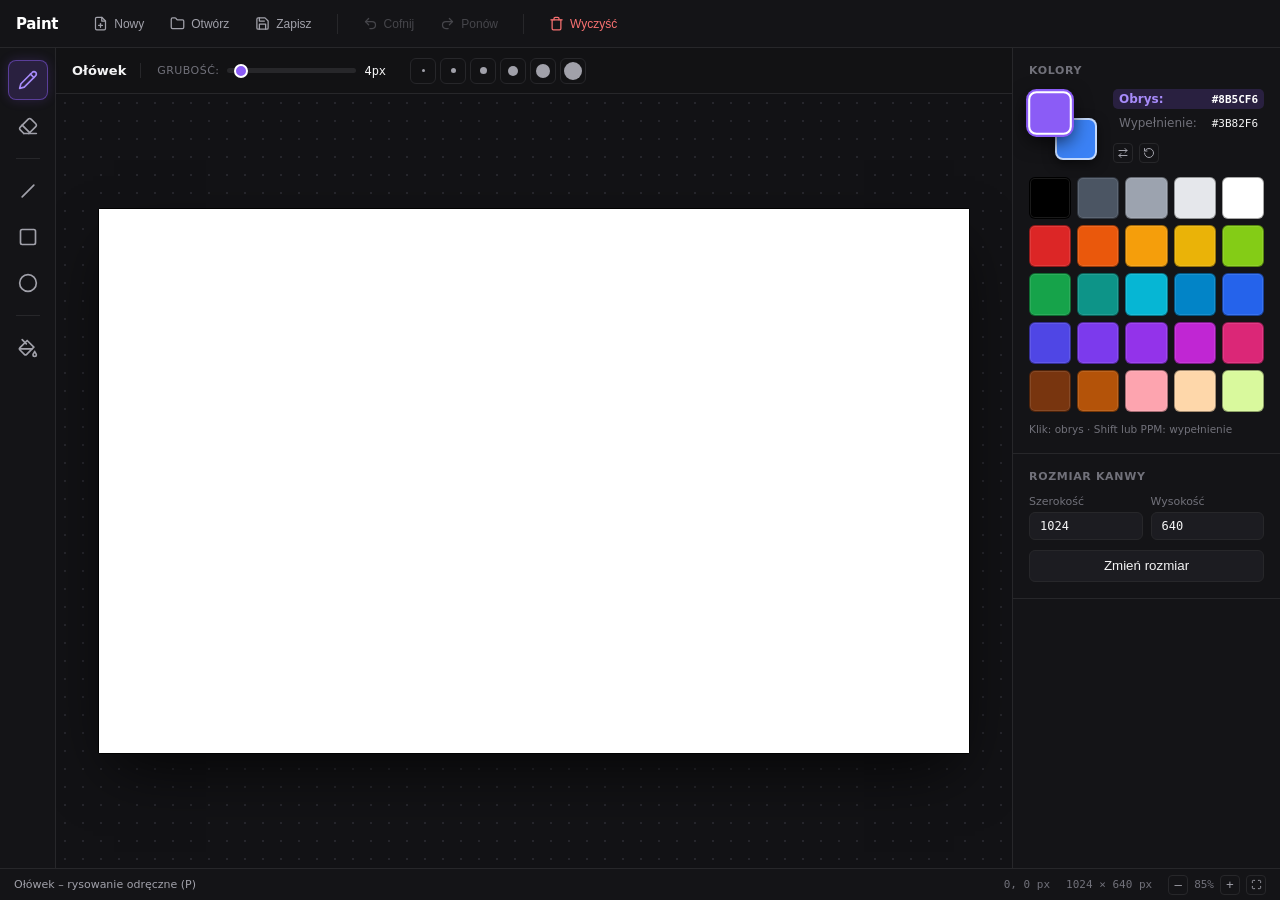
==== index.html @ 395514d6 "fix: aktualizacja tworzenia historii (zamast snapshotów, podejście różnicowe) oraz fix narzędzi." ====
<!DOCTYPE html>
<html lang="pl">
<head>
  <meta charset="UTF-8">
  <meta name="viewport" content="width=device-width, initial-scale=1.0">
  <title>Paint</title>
  <link rel="stylesheet" href="style.css">
</head>
<body>
  <div id="app">
    <!-- GÓRNY PASEK MENU (TOPBAR) -->
    <header class="topbar">
      <div class="brand">
        <span class="brand-title">Paint</span>
      </div>

      <div class="menu-group">
        <!-- Nowy dokument -->
        <button id="btn-new-file" class="btn-icon" title="Nowy czysty dokument">
          <svg width="15" height="15" viewBox="0 0 24 24" fill="none" stroke="currentColor" stroke-width="2" stroke-linecap="round" stroke-linejoin="round">
            <path d="M14 2H6a2 2 0 0 0-2 2v16a2 2 0 0 0 2 2h12a2 2 0 0 0 2-2V8z"/>
            <polyline points="14 2 14 8 20 8"/>
            <line x1="12" y1="18" x2="12" y2="12"/>
            <line x1="9" y1="15" x2="15" y2="15"/>
          </svg>
          Nowy
        </button>

        <!-- Otwórz obraz -->
        <button id="btn-open-file" class="btn-icon" title="Wczytaj obraz z dysku (Ctrl+O)">
          <svg width="15" height="15" viewBox="0 0 24 24" fill="none" stroke="currentColor" stroke-width="2" stroke-linecap="round" stroke-linejoin="round">
            <path d="M20 20a2 2 0 0 0 2-2V8a2 2 0 0 0-2-2h-7.9a2 2 0 0 1-1.69-.9L9.6 3.9A2 2 0 0 0 7.93 3H4a2 2 0 0 0-2 2v13a2 2 0 0 0 2 2Z"/>
          </svg>
          Otwórz
        </button>

        <!-- Zapisz obraz (modal z wyborem PNG/JPG, przezroczystości i jakości) -->
        <button id="btn-save-file" class="btn-icon" title="Zapisz obraz jako PNG lub JPG (Ctrl+S)">
          <svg width="15" height="15" viewBox="0 0 24 24" fill="none" stroke="currentColor" stroke-width="2" stroke-linecap="round" stroke-linejoin="round">
            <path d="M19 21H5a2 2 0 0 1-2-2V5a2 2 0 0 1 2-2h11l5 5v11a2 2 0 0 1-2 2z"/>
            <polyline points="17 21 17 13 7 13 7 21"/>
            <polyline points="7 3 7 8 15 8"/>
          </svg>
          Zapisz
        </button>
      </div>

      <div class="divider"></div>

      <!-- Historia: Cofnij / Ponów -->
      <div class="menu-group">
        <button id="btn-undo" class="btn-icon disabled" disabled title="Cofnij ostatnią operację (Ctrl+Z)">
          <svg width="15" height="15" viewBox="0 0 24 24" fill="none" stroke="currentColor" stroke-width="2" stroke-linecap="round" stroke-linejoin="round">
            <path d="M9 14 4 9l5-5"/>
            <path d="M4 9h10.5a5.5 5.5 0 0 1 5.5 5.5a5.5 5.5 0 0 1-5.5 5.5H11"/>
          </svg>
          Cofnij
        </button>

        <button id="btn-redo" class="btn-icon disabled" disabled title="Ponów cofniętą operację (Ctrl+Y)">
          <svg width="15" height="15" viewBox="0 0 24 24" fill="none" stroke="currentColor" stroke-width="2" stroke-linecap="round" stroke-linejoin="round">
            <path d="m15 14 5-5-5-5"/>
            <path d="M20 9H9.5A5.5 5.5 0 0 0 4 14.5A5.5 5.5 0 0 0 9.5 20H13"/>
          </svg>
          Ponów
        </button>
      </div>

      <div class="divider"></div>

      <!-- Przycisk Wyczyść -->
      <button id="btn-clear-canvas" class="btn-icon btn-clear" title="Wyczyść całe płótno do bieli">
        <svg width="15" height="15" viewBox="0 0 24 24" fill="none" stroke="currentColor" stroke-width="2" stroke-linecap="round" stroke-linejoin="round">
          <path d="M3 6h18"/>
          <path d="M19 6v14c0 1-1 2-2 2H7c-1 0-2-1-2-2V6"/>
          <path d="M8 6V4c0-1 1-2 2-2h4c1 0 2 1 2 2v2"/>
        </svg>
        Wyczyść
      </button>

    </header>

    <!-- GŁÓWNY UKŁAD: TOOLBAR + OBSZAR ROBOCZY + SIDEBAR -->
    <div class="main-layout">
      <!-- LEWY PIONOWY PASEK NARZĘDZI (TOOLBAR) -->
      <nav class="toolbar" aria-label="Narzędzia rysowania">
        <!-- Ołówek -->
        <button class="tool-btn active" data-tool="pencil" title="Ołówek – rysowanie odręczne (P)">
          <svg width="20" height="20" viewBox="0 0 24 24" fill="none" stroke="currentColor" stroke-width="2" stroke-linecap="round" stroke-linejoin="round">
            <path d="M17 3a2.85 2.83 0 1 1 4 4L7.5 20.5 2 22l1.5-5.5Z"/>
            <path d="m15 5 4 4"/>
          </svg>
        </button>

        <!-- Gumka -->
        <button class="tool-btn" data-tool="eraser" title="Gumka – zmazywanie do białego tła (E)">
          <svg width="20" height="20" viewBox="0 0 24 24" fill="none" stroke="currentColor" stroke-width="2" stroke-linecap="round" stroke-linejoin="round">
            <path d="m7 21-4.3-4.3c-1-1-1-2.5 0-3.4l9.6-9.6c1-1 2.5-1 3.4 0l5.6 5.6c1 1 1 2.5 0 3.4L13 21"/>
            <path d="M22 21H7"/>
            <path d="m5 11 9 9"/>
          </svg>
        </button>

        <div class="toolbar-separator"></div>

        <!-- Linia -->
        <button class="tool-btn" data-tool="line" title="Linia prosta – podgląd na żywo (L)">
          <svg width="20" height="20" viewBox="0 0 24 24" fill="none" stroke="currentColor" stroke-width="2" stroke-linecap="round" stroke-linejoin="round">
            <line x1="5" y1="19" x2="19" y2="5"/>
          </svg>
        </button>

        <!-- Prostokąt -->
        <button class="tool-btn" data-tool="rect" title="Prostokąt – podgląd na żywo (R)">
          <svg width="20" height="20" viewBox="0 0 24 24" fill="none" stroke="currentColor" stroke-width="2" stroke-linecap="round" stroke-linejoin="round">
            <rect width="18" height="18" x="3" y="3" rx="2"/>
          </svg>
        </button>

        <!-- Elipsa / Okrąg -->
        <button class="tool-btn" data-tool="ellipse" title="Elipsa / Okrąg – podgląd na żywo (O)">
          <svg width="20" height="20" viewBox="0 0 24 24" fill="none" stroke="currentColor" stroke-width="2" stroke-linecap="round" stroke-linejoin="round">
            <circle cx="12" cy="12" r="10"/>
          </svg>
        </button>

        <div class="toolbar-separator"></div>

        <!-- Wiadro z farbą -->
        <button class="tool-btn" data-tool="bucket" title="Wiadro z farbą – wypełnienie obszaru (B / G)">
          <svg width="20" height="20" viewBox="0 0 24 24" fill="none" stroke="currentColor" stroke-width="2" stroke-linecap="round" stroke-linejoin="round">
            <path d="m19 11-8-8-8.6 8.6a2 2 0 0 0 0 2.8l5.2 5.2c.8.8 2 .8 2.8 0L19 11Z"/>
            <path d="m5 2 5 5"/>
            <path d="M2 13h15"/>
            <path d="M22 20a2 2 0 1 1-4 0c0-1.6 1.7-2.4 2-4 .3 1.6 2 2.4 2 4Z"/>
          </svg>
        </button>
      </nav>

      <!-- CENTRALNY OBSZAR (PASEK OPCJI + KANWA) -->
      <main class="center-area">
        <!-- GÓRNY PASEK OPCJI NARZĘDZIA (TOOLOPTIONS) -->
        <div class="tool-options-bar">
          <div class="tool-options-title">
            <span id="active-tool-label">Ołówek</span>
          </div>

          <!-- Opcje: Ołówek -->
          <div id="opt-pencil" class="opt-section">
            <div class="control-group">
              <span class="control-label">Grubość:</span>
              <input type="range" id="pencil-width-slider" min="1" max="50" value="4">
              <span id="pencil-width-val" class="control-val">4px</span>
            </div>
            <div class="size-presets">
              <button class="preset-dot-btn pencil-size-preset" data-size="1" title="1 px"><span class="preset-dot" style="width:3px;height:3px;"></span></button>
              <button class="preset-dot-btn pencil-size-preset" data-size="2" title="2 px"><span class="preset-dot" style="width:5px;height:5px;"></span></button>
              <button class="preset-dot-btn pencil-size-preset" data-size="4" title="4 px"><span class="preset-dot" style="width:7px;height:7px;"></span></button>
              <button class="preset-dot-btn pencil-size-preset" data-size="8" title="8 px"><span class="preset-dot" style="width:10px;height:10px;"></span></button>
              <button class="preset-dot-btn pencil-size-preset" data-size="16" title="16 px"><span class="preset-dot" style="width:14px;height:14px;"></span></button>
              <button class="preset-dot-btn pencil-size-preset" data-size="24" title="24 px"><span class="preset-dot" style="width:18px;height:18px;"></span></button>
            </div>
          </div>

          <!-- Opcje: Gumka -->
          <div id="opt-eraser" class="opt-section" style="display: none;">
            <div class="control-group">
              <span class="control-label">Rozmiar gumki:</span>
              <input type="range" id="eraser-size-slider" min="4" max="100" value="20">
              <span id="eraser-size-val" class="control-val">20px</span>
            </div>
          </div>

          <!-- Opcje: Linia -->
          <div id="opt-line" class="opt-section" style="display: none;">
            <div class="control-group">
              <span class="control-label">Grubość linii:</span>
              <input type="range" id="line-width-slider" min="1" max="50" value="4">
              <span id="line-width-val" class="control-val">4px</span>
            </div>
            <div class="segmented">
              <button class="segmented-btn btn-dash-style active" data-dash="solid" title="Linia ciągła">Ciągła</button>
              <button class="segmented-btn btn-dash-style" data-dash="dashed" title="Linia przerywana">Przerywana</button>
              <button class="segmented-btn btn-dash-style" data-dash="dotted" title="Linia kropkowana">Kropkowana</button>
            </div>
          </div>

          <!-- Opcje: Kształty (Prostokąt / Elipsa) -->
          <div id="opt-shape" class="opt-section" style="display: none;">
            <div class="segmented">
              <button class="segmented-btn btn-fill-mode active" data-mode="stroke" title="Tylko obrys">Obrys</button>
              <button class="segmented-btn btn-fill-mode" data-mode="fill" title="Tylko wypełnienie">Wypełnienie</button>
              <button class="segmented-btn btn-fill-mode" data-mode="both" title="Obrys i wypełnienie">Oba</button>
            </div>
            <div id="shape-stroke-controls" style="display: flex; align-items: center; gap: 14px;">
              <div class="control-group">
                <span class="control-label">Grubość:</span>
                <input type="range" id="shape-width-slider" min="1" max="50" value="4">
                <span id="shape-width-val" class="control-val">4px</span>
              </div>
              <div class="segmented">
                <button class="segmented-btn btn-dash-style active" data-dash="solid" title="Linia ciągła">Ciągła</button>
                <button class="segmented-btn btn-dash-style" data-dash="dashed" title="Linia przerywana">Przerywana</button>
                <button class="segmented-btn btn-dash-style" data-dash="dotted" title="Linia kropkowana">Kropkowana</button>
              </div>
            </div>
          </div>

          <!-- Opcje: Wiadro -->
          <div id="opt-bucket" class="opt-section" style="display: none;">
            <div class="control-group">
              <span class="control-label">Kolor wypełnienia:</span>
              <div id="preview-bucket-color" class="bucket-color-chip" title="Kliknij, aby wybrać kolor wypełnienia">
                <input type="color" id="input-bucket-color" class="hidden-color-input" value="#3b82f6">
              </div>
              <code id="hex-bucket-color" class="control-val">#3B82F6</code>
            </div>
            <div class="control-group">
              <span class="control-label">Tolerancja:</span>
              <input type="range" id="bucket-tol-slider" min="0" max="255" value="32">
              <span id="bucket-tol-val" class="control-val">32</span>
            </div>
          </div>
        </div>

        <!-- OBSZAR ROBOCZY KANWY (WORKSPACE) -->
        <div class="workspace">
          <div id="canvas-stage" class="canvas-container">
            <!-- Płótno główne: białe tło, trwały rysunek -->
            <canvas id="canvas-main"></canvas>
            <!-- Płótno podglądu: przezroczyste, podgląd w trakcie przeciągania myszą -->
            <canvas id="canvas-overlay"></canvas>
          </div>
        </div>
      </main>

      <!-- PRAWY PANEL BOCZNY (KOLORY + ROZMIAR) -->
      <aside class="sidebar">
        <!-- Sekcja Kolorów -->
        <div class="sidebar-section">
          <div class="sidebar-header">Kolory</div>

          <!-- Podwójny nakładający się próbnik kolorów -->
          <div class="color-picker-box">
            <div class="color-overlap-container">
              <!-- Próbnik wypełnienia (pod spodem) -->
              <div id="preview-fill-color" class="swatch-fill" title="Kolor wypełnienia (kliknij, aby aktywować / zmienić)">
                <input type="color" id="input-fill-color" class="hidden-color-input" value="#3b82f6">
              </div>
              <!-- Próbnik obrysu (na wierzchu) -->
              <div id="preview-stroke-color" class="swatch-stroke active" title="Kolor obrysu (kliknij, aby aktywować / zmienić)">
                <input type="color" id="input-stroke-color" class="hidden-color-input" value="#8b5cf6">
              </div>
            </div>

            <div class="color-info-text">
              <div id="row-stroke-color" class="color-row active" title="Kliknij, aby wybrać kolor obrysu paletą">
                <span>Obrys:</span>
                <code id="hex-stroke-color">#8B5CF6</code>
              </div>
              <div id="row-fill-color" class="color-row" title="Kliknij, aby wybrać kolor wypełnienia paletą">
                <span>Wypełnienie:</span>
                <code id="hex-fill-color">#3B82F6</code>
              </div>
              <div class="color-actions">
                <button id="btn-swap-colors" class="btn-mini" title="Zamień kolory obrysu i wypełnienia (X)">
                  <svg width="12" height="12" viewBox="0 0 24 24" fill="none" stroke="currentColor" stroke-width="2" stroke-linecap="round" stroke-linejoin="round">
                    <path d="m16 3 4 4-4 4"/>
                    <path d="M20 7H4"/>
                    <path d="m8 21-4-4 4-4"/>
                    <path d="M4 17h16"/>
                  </svg>
                </button>
                <button id="btn-reset-colors" class="btn-mini" title="Przywróć domyślne kolory">
                  <svg width="12" height="12" viewBox="0 0 24 24" fill="none" stroke="currentColor" stroke-width="2" stroke-linecap="round" stroke-linejoin="round">
                    <path d="M3 12a9 9 0 1 0 9-9 9.75 9.75 0 0 0-6.74 2.74L3 8"/>
                    <path d="M3 3v5h5"/>
                  </svg>
                </button>
              </div>
            </div>
          </div>

          <!-- Siatka 25 gotowych kolorów palety -->
          <div class="color-grid">
            <button class="color-swatch" data-color="#000000" style="background:#000000;"></button>
            <button class="color-swatch" data-color="#4b5563" style="background:#4b5563;"></button>
            <button class="color-swatch" data-color="#9ca3af" style="background:#9ca3af;"></button>
            <button class="color-swatch" data-color="#e5e7eb" style="background:#e5e7eb;"></button>
            <button class="color-swatch" data-color="#ffffff" style="background:#ffffff;"></button>

            <button class="color-swatch" data-color="#dc2626" style="background:#dc2626;"></button>
            <button class="color-swatch" data-color="#ea580c" style="background:#ea580c;"></button>
            <button class="color-swatch" data-color="#f59e0b" style="background:#f59e0b;"></button>
            <button class="color-swatch" data-color="#eab308" style="background:#eab308;"></button>
            <button class="color-swatch" data-color="#84cc16" style="background:#84cc16;"></button>

            <button class="color-swatch" data-color="#16a34a" style="background:#16a34a;"></button>
            <button class="color-swatch" data-color="#0d9488" style="background:#0d9488;"></button>
            <button class="color-swatch" data-color="#06b6d4" style="background:#06b6d4;"></button>
            <button class="color-swatch" data-color="#0284c7" style="background:#0284c7;"></button>
            <button class="color-swatch" data-color="#2563eb" style="background:#2563eb;"></button>

            <button class="color-swatch" data-color="#4f46e5" style="background:#4f46e5;"></button>
            <button class="color-swatch" data-color="#7c3aed" style="background:#7c3aed;"></button>
            <button class="color-swatch" data-color="#9333ea" style="background:#9333ea;"></button>
            <button class="color-swatch" data-color="#c026d3" style="background:#c026d3;"></button>
            <button class="color-swatch" data-color="#db2777" style="background:#db2777;"></button>

            <button class="color-swatch" data-color="#78350f" style="background:#78350f;"></button>
            <button class="color-swatch" data-color="#b45309" style="background:#b45309;"></button>
            <button class="color-swatch" data-color="#fda4af" style="background:#fda4af;"></button>
            <button class="color-swatch" data-color="#fed7aa" style="background:#fed7aa;"></button>
            <button class="color-swatch" data-color="#d9f99d" style="background:#d9f99d;"></button>
          </div>
          <div class="palette-hint">Klik: obrys · Shift lub PPM: wypełnienie</div>
        </div>

        <!-- Sekcja Rozmiaru Kanwy -->
        <div class="sidebar-section">
          <div class="sidebar-header">Rozmiar kanwy</div>
          <div class="size-fields-grid">
            <div class="input-field-group">
              <label for="input-canvas-width">Szerokość</label>
              <input type="number" id="input-canvas-width" class="input-number" value="1024" min="50" max="4096">
            </div>
            <div class="input-field-group">
              <label for="input-canvas-height">Wysokość</label>
              <input type="number" id="input-canvas-height" class="input-number" value="640" min="50" max="4096">
            </div>
          </div>
          <button id="btn-apply-canvas-size" class="btn-full">Zmień rozmiar</button>
        </div>
      </aside>
    </div>

    <!-- DOLNY PASEK STANU (STATUSBAR) -->
    <footer class="statusbar">
      <div class="status-left">
        <span id="status-tool-hint">Ołówek – rysowanie odręczne (P)</span>
      </div>

      <div class="status-right">
        <!-- Pozycja kursora na kanwie -->
        <span id="status-coords">0, 0 px</span>
        <!-- Rozmiar kanwy -->
        <span id="status-dimensions">1024 × 640 px</span>

        <!-- Kontrolki Zoomu -->
        <div class="zoom-widget">
          <button id="btn-zoom-out" class="btn-mini" title="Pomniejsz">–</button>
          <span id="status-zoom">100%</span>
          <button id="btn-zoom-in" class="btn-mini" title="Powiększ">+</button>
          <button id="btn-zoom-fit" class="btn-mini" title="Dopasuj do okna">
            <svg width="11" height="11" viewBox="0 0 24 24" fill="none" stroke="currentColor" stroke-width="2" stroke-linecap="round" stroke-linejoin="round">
              <path d="M8 3H5a2 2 0 0 0-2 2v3m18 0V5a2 2 0 0 0-2-2h-3m0 18h3a2 2 0 0 0 2-2v-3M3 16v3a2 2 0 0 0 2 2h3"/>
            </svg>
          </button>
        </div>
      </div>
    </footer>
  </div>

  <!-- MODAL ZAPISU OBRAZU (PNG / JPG Z OPCJAMI) -->
  <div id="save-modal" class="modal-backdrop">
    <div class="modal-card">
      <div class="modal-header">
        <div class="modal-title">
          <svg width="18" height="18" viewBox="0 0 24 24" fill="none" stroke="currentColor" stroke-width="2" stroke-linecap="round" stroke-linejoin="round">
            <path d="M19 21H5a2 2 0 0 1-2-2V5a2 2 0 0 1 2-2h11l5 5v11a2 2 0 0 1-2 2z"/>
            <polyline points="17 21 17 13 7 13 7 21"/>
            <polyline points="7 3 7 8 15 8"/>
          </svg>
          Zapisz obraz
        </div>
        <button id="btn-modal-close" class="modal-close-btn" title="Zamknij (Esc)">
          <svg width="16" height="16" viewBox="0 0 24 24" fill="none" stroke="currentColor" stroke-width="2" stroke-linecap="round" stroke-linejoin="round">
            <line x1="18" y1="6" x2="6" y2="18"/>
            <line x1="6" y1="6" x2="18" y2="18"/>
          </svg>
        </button>
      </div>

      <div class="modal-body">
        <!-- Wybór formatu -->
        <div class="form-group">
          <label class="form-label">Format pliku:</label>
          <div class="format-switcher">
            <button class="btn-save-format active" data-format="png">
              PNG
              <span>Bezstratny (opcja przezroczystości)</span>
            </button>
            <button class="btn-save-format" data-format="jpg">
              JPG
              <span>Stratny (regulacja jakości)</span>
            </button>
          </div>
        </div>

        <!-- Nazwa pliku -->
        <div class="form-group">
          <label for="save-filename" class="form-label">Nazwa pliku:</label>
          <input type="text" id="save-filename" class="form-input-text" value="rysunek" spellcheck="false">
        </div>

        <!-- Opcje dla PNG -->
        <div id="save-png-options" class="format-options-box">
          <label class="checkbox-label">
            <input type="checkbox" id="save-opt-transparent">
            <span>Przezroczyste tło (usuń białe tło)</span>
          </label>
          <span class="options-hint">Zamienia białe piksele tła na pełną przezroczystość (kanał alfa = 0). Idealne do ikon, logo i grafik na stronę www.</span>
        </div>

        <!-- Opcje dla JPG -->
        <div id="save-jpg-options" class="format-options-box" style="display: none;">
          <div class="form-group">
            <div style="display: flex; justify-content: space-between; align-items: center;">
              <label for="save-quality-slider" class="form-label">Jakość kompresji:</label>
              <span id="save-quality-val" style="font-family: monospace; font-size: 12px; color: var(--accent-hover);">90%</span>
            </div>
            <input type="range" id="save-quality-slider" min="10" max="100" value="90">
          </div>
          <span class="options-hint">Format JPG nie obsługuje przezroczystości (tło jest zawsze białe). Suwak pozwala zmniejszyć rozmiar pliku kosztem kompresji.</span>
        </div>
      </div>

      <div class="modal-footer">
        <button id="btn-modal-cancel" class="btn-icon">Anuluj</button>
        <button id="btn-modal-confirm" class="btn-icon btn-primary">Pobierz plik</button>
      </div>
    </div>
  </div>

  <!-- MODULARNE SKRYPTY JAVASCRIPT -->
  <script src="js/state.js"></script>
  <script src="js/dirtyRect.js"></script>
  <script src="js/floodFill.js"></script>
  <script src="js/history.js"></script>
  <script src="js/canvas.js"></script>
  <script src="js/tools.js"></script>
  <script src="js/fileActions.js"></script>
  <script src="js/ui.js"></script>
  <script src="app.js"></script>
</body>
</html>
---- style.css ----
/* ==========================================================================
   GK PAINT - ARCHITEKTURA STYLÓW (VANILLA CSS)
   Nowoczesny ciemny motyw (Zinc + Violet Accent) zgodny z wytycznymi UI/UX
   ========================================================================== */

:root {
  color-scheme: dark;

  /* Paleta kolorów Zinc */
  --bg-app: #09090b;
  --bg-panel: #141417;
  --bg-panel-hover: #1f1f23;
  --bg-subtle: #1c1c21;
  --border-color: #27272a;
  --border-light: #3f3f46;

  /* Akcent fioletowy */
  --accent-primary: #8b5cf6;
  --accent-hover: #a78bfa;
  --accent-glow: rgba(139, 92, 246, 0.25);
  --accent-active-bg: rgba(139, 92, 246, 0.18);

  /* Typografia */
  --text-main: #f4f4f5;
  --text-muted: #a1a1aa;
  --text-dim: #71717a;

  /* Wymiary elementów */
  --topbar-height: 48px;
  --tooloptions-height: 46px;
  --toolbar-width: 56px;
  --sidebar-width: 268px;
  --statusbar-height: 32px;
}

* {
  box-sizing: border-box;
  margin: 0;
  padding: 0;
  user-select: none;
  -webkit-user-select: none;
}

html, body {
  width: 100%;
  height: 100%;
  overflow: hidden;
  background-color: var(--bg-app);
  color: var(--text-main);
  font-family: ui-sans-serif, system-ui, -apple-system, BlinkMacSystemFont, "Segoe UI", Roboto, sans-serif;
  font-size: 13px;
  -webkit-font-smoothing: antialiased;
}

/* Główny kontener aplikacji */
#app {
  display: flex;
  flex-direction: column;
  width: 100vw;
  height: 100vh;
  overflow: hidden;
}

/* ==========================================================================
   GÓRNY PASEK MENU (TOPBAR)
   ========================================================================== */
.topbar {
  display: flex;
  align-items: center;
  height: var(--topbar-height);
  background-color: var(--bg-panel);
  border-bottom: 1px solid var(--border-color);
  padding: 0 14px;
  gap: 8px;
  z-index: 20;
}

.brand {
  display: flex;
  align-items: center;
  margin-right: 16px;
  padding-left: 2px;
}

.brand-title {
  font-weight: 700;
  font-size: 15px;
  letter-spacing: -0.02em;
  color: #ffffff;
}

.menu-group {
  display: flex;
  align-items: center;
  gap: 4px;
}

.divider {
  width: 1px;
  height: 20px;
  background-color: var(--border-color);
  margin: 0 6px;
}

/* Przyciski standardowe w TopBarze */
.btn-icon {
  display: inline-flex;
  align-items: center;
  justify-content: center;
  gap: 6px;
  height: 32px;
  padding: 0 10px;
  border-radius: 7px;
  border: 1px solid transparent;
  background-color: transparent;
  color: var(--text-muted);
  font-size: 12px;
  font-weight: 500;
  cursor: pointer;
  transition: all 0.15s ease;
}

.btn-icon:hover {
  background-color: var(--bg-panel-hover);
  color: var(--text-main);
}

.btn-icon:active {
  transform: scale(0.97);
}

.btn-icon.disabled, .btn-icon:disabled {
  opacity: 0.35;
  cursor: not-allowed;
  pointer-events: none;
}

.btn-clear {
  color: #f87171;
}

.btn-clear:hover {
  background-color: rgba(239, 68, 68, 0.15);
  color: #fca5a5;
}

.btn-primary {
  background-color: var(--accent-primary);
  color: #ffffff;
  font-weight: 600;
  box-shadow: 0 2px 10px var(--accent-glow);
}

.btn-primary:hover {
  background-color: var(--accent-hover);
  color: #ffffff;
}

.topbar-right {
  margin-left: auto;
  display: flex;
  align-items: center;
  gap: 8px;
}

/* ==========================================================================
   ŚRODKOWY UKŁAD (TOOLBAR + WORKSPACE + SIDEBAR)
   ========================================================================== */
.main-layout {
  display: flex;
  flex: 1;
  min-height: 0;
  position: relative;
}

/* Lewy pasek narzędzi (Toolbar) */
.toolbar {
  width: var(--toolbar-width);
  background-color: var(--bg-panel);
  border-right: 1px solid var(--border-color);
  display: flex;
  flex-direction: column;
  align-items: center;
  padding: 12px 0;
  gap: 6px;
  z-index: 10;
}

.tool-btn {
  display: grid;
  place-items: center;
  width: 40px;
  height: 40px;
  border-radius: 8px;
  background-color: transparent;
  border: 1px solid transparent;
  color: var(--text-muted);
  cursor: pointer;
  transition: all 0.15s ease;
  position: relative;
}

.tool-btn:hover {
  background-color: var(--bg-panel-hover);
  color: var(--text-main);
}

.tool-btn.active {
  background-color: var(--accent-active-bg);
  border-color: rgba(139, 92, 246, 0.5);
  color: var(--accent-hover);
  box-shadow: 0 0 12px rgba(139, 92, 246, 0.2);
}

.toolbar-separator {
  width: 24px;
  height: 1px;
  background-color: var(--border-color);
  margin: 6px 0;
}

/* Główna sekcja robocza (Pasek opcji + Canvas Workspace) */
.center-area {
  display: flex;
  flex-direction: column;
  flex: 1;
  min-width: 0;
  height: 100%;
}

/* Górny pasek opcji aktywnego narzędzia (ToolOptions) */
.tool-options-bar {
  min-height: var(--tooloptions-height);
  background-color: rgba(20, 20, 23, 0.85);
  backdrop-filter: blur(8px);
  border-bottom: 1px solid var(--border-color);
  display: flex;
  align-items: center;
  padding: 0 16px;
  gap: 16px;
  flex-wrap: wrap;
  z-index: 5;
}

.tool-options-title {
  display: flex;
  align-items: center;
  gap: 8px;
  font-weight: 600;
  color: var(--text-main);
  border-right: 1px solid var(--border-color);
  padding-right: 14px;
}

.opt-section {
  display: flex;
  align-items: center;
  gap: 14px;
}

.control-group {
  display: flex;
  align-items: center;
  gap: 8px;
}

.control-label {
  font-size: 11px;
  text-transform: uppercase;
  letter-spacing: 0.04em;
  color: var(--text-dim);
}

.control-val {
  font-family: ui-monospace, monospace;
  font-size: 12px;
  color: var(--text-main);
  min-width: 32px;
}

/* Stylizowane suwaki */
input[type="range"] {
  -webkit-appearance: none;
  appearance: none;
  height: 5px;
  border-radius: 4px;
  background: #27272a;
  outline: none;
  cursor: pointer;
}

input[type="range"]::-webkit-slider-thumb {
  -webkit-appearance: none;
  appearance: none;
  width: 14px;
  height: 14px;
  border-radius: 50%;
  background: var(--accent-primary);
  border: 2px solid #ffffff;
  cursor: pointer;
  transition: transform 0.1s ease;
}

input[type="range"]::-webkit-slider-thumb:hover {
  transform: scale(1.2);
}

/* Presety rozmiarów */
.size-presets {
  display: flex;
  align-items: center;
  gap: 4px;
}

.preset-dot-btn {
  display: grid;
  place-items: center;
  width: 26px;
  height: 26px;
  border-radius: 6px;
  background: transparent;
  border: 1px solid var(--border-color);
  cursor: pointer;
  transition: all 0.15s ease;
}

.preset-dot-btn:hover {
  background: var(--bg-panel-hover);
  border-color: var(--border-light);
}

.preset-dot {
  border-radius: 50%;
  background-color: var(--text-muted);
}

/* Przełączniki segmentowe (Segmented Controls) */
.segmented {
  display: inline-flex;
  background-color: var(--bg-subtle);
  border: 1px solid var(--border-color);
  border-radius: 7px;
  padding: 2px;
  gap: 2px;
}

.segmented-btn {
  display: inline-flex;
  align-items: center;
  justify-content: center;
  gap: 5px;
  padding: 4px 10px;
  border-radius: 5px;
  border: none;
  background: transparent;
  color: var(--text-dim);
  font-size: 11px;
  font-weight: 500;
  cursor: pointer;
  transition: all 0.15s ease;
}

.segmented-btn:hover {
  color: var(--text-main);
}

.segmented-btn.active {
  background-color: var(--bg-panel-hover);
  color: #ffffff;
  box-shadow: 0 1px 3px rgba(0, 0, 0, 0.4);
}

/* ==========================================================================
   OBSZAR ROBOCZY KANWY (WORKSPACE)
   ========================================================================== */
.workspace {
  flex: 1;
  overflow: auto;
  position: relative;
  background-color: #121215;
  background-image: radial-gradient(#26262c 1.2px, transparent 1.2px);
  background-size: 18px 18px;
  display: flex;
  padding: 40px;
}

.canvas-container {
  margin: auto;
  position: relative;
  background-color: #ffffff;
  box-shadow: 0 25px 60px -15px rgba(0, 0, 0, 0.8), 0 0 0 1px rgba(0, 0, 0, 0.9);
  border-radius: 2px;
  cursor: crosshair;
  flex-shrink: 0;
}

.canvas-container.drag-over {
  outline: 3px dashed var(--accent-primary);
  outline-offset: 8px;
}

/* Nałożone na siebie płótna */
#canvas-main, #canvas-overlay {
  position: absolute;
  top: 0;
  left: 0;
  width: 100%;
  height: 100%;
  display: block;
  /* Wyłączenie rozmycia dwuliniowego przy powiększeniu (zoomie) */
  image-rendering: -moz-crisp-edges;
  image-rendering: -webkit-crisp-edges;
  image-rendering: pixelated;
  image-rendering: crisp-edges;
}

#canvas-main {
  z-index: 1;
  background-color: #ffffff;
}

#canvas-overlay {
  z-index: 2;
  background-color: transparent;
}

/* ==========================================================================
   PRAWY PANEL BOCZNY (KOLORY + ROZMIAR KANWY)
   ========================================================================== */
.sidebar {
  width: var(--sidebar-width);
  background-color: var(--bg-panel);
  border-left: 1px solid var(--border-color);
  display: flex;
  flex-direction: column;
  overflow-y: auto;
  z-index: 10;
}

.sidebar-section {
  padding: 16px;
  border-bottom: 1px solid var(--border-color);
}

.sidebar-header {
  font-size: 11px;
  font-weight: 700;
  text-transform: uppercase;
  letter-spacing: 0.06em;
  color: var(--text-dim);
  margin-bottom: 12px;
}

/* Podwójny próbnik (Obrys + Wypełnienie jak w MS Paint) */
.color-picker-box {
  display: flex;
  align-items: center;
  gap: 16px;
}

.color-overlap-container {
  position: relative;
  width: 68px;
  height: 68px;
  flex-shrink: 0;
}

.swatch-fill, .swatch-stroke {
  position: absolute;
  width: 42px;
  height: 42px;
  border-radius: 8px;
  border: 2px solid rgba(255, 255, 255, 0.7);
  box-shadow: 0 4px 12px rgba(0, 0, 0, 0.5);
  cursor: pointer;
  transition: transform 0.15s ease, box-shadow 0.15s ease, border-color 0.15s ease;
}

.swatch-fill {
  right: 0;
  bottom: 0;
  z-index: 1;
}

.swatch-stroke {
  left: 0;
  top: 0;
  z-index: 2;
}

.swatch-fill.active, .swatch-stroke.active {
  z-index: 5;
  border-color: #ffffff;
  box-shadow: 0 0 0 2px var(--accent-primary), 0 6px 18px rgba(0, 0, 0, 0.7);
  transform: scale(1.04);
}

.hidden-color-input {
  position: absolute;
  inset: 0;
  opacity: 0;
  cursor: pointer;
  width: 100%;
  height: 100%;
}

.color-info-text {
  flex: 1;
  display: flex;
  flex-direction: column;
  gap: 4px;
}

.color-row {
  display: flex;
  justify-content: space-between;
  align-items: center;
  font-size: 12px;
  padding: 3px 6px;
  border-radius: 5px;
  cursor: pointer;
  transition: all 0.15s ease;
}

.color-row:hover {
  background-color: var(--bg-panel-hover);
}

.color-row.active {
  background-color: var(--accent-active-bg);
  color: var(--accent-hover);
}

.color-row.active span {
  color: var(--accent-hover);
  font-weight: 600;
}

.color-row.active code {
  color: #ffffff;
  font-weight: 700;
}

.color-row span {
  color: var(--text-dim);
}

.color-row code {
  font-family: ui-monospace, monospace;
  font-size: 11px;
  color: var(--text-main);
}

/* Chip koloru wiadra w górnym pasku opcji */
.bucket-color-chip {
  position: relative;
  width: 22px;
  height: 22px;
  border-radius: 6px;
  border: 1.5px solid rgba(255, 255, 255, 0.8);
  box-shadow: 0 2px 6px rgba(0, 0, 0, 0.4);
  cursor: pointer;
  background-color: #3b82f6;
  transition: transform 0.15s ease;
}

.bucket-color-chip:hover {
  transform: scale(1.1);
}

.color-actions {
  display: flex;
  gap: 6px;
  margin-top: 6px;
}

/* Paleta 25 kolorów w siatce */
.color-grid {
  display: grid;
  grid-template-columns: repeat(5, 1fr);
  gap: 6px;
  margin-top: 14px;
}

.color-swatch {
  aspect-ratio: 1;
  border-radius: 6px;
  border: 1px solid rgba(0, 0, 0, 0.35);
  box-shadow: inset 0 0 0 1px rgba(255, 255, 255, 0.1);
  cursor: pointer;
  transition: transform 0.12s ease;
}

.color-swatch:hover {
  transform: scale(1.15);
  z-index: 5;
}

.palette-hint {
  margin-top: 10px;
  font-size: 10.5px;
  line-height: 1.4;
  color: var(--text-dim);
}

/* Sekcja zmiany rozmiaru kanwy */
.size-fields-grid {
  display: grid;
  grid-template-columns: 1fr 1fr;
  gap: 8px;
  margin-bottom: 10px;
}

.input-field-group {
  display: flex;
  flex-direction: column;
  gap: 4px;
}

.input-field-group label {
  font-size: 11px;
  color: var(--text-dim);
}

.input-number {
  background-color: var(--bg-subtle);
  border: 1px solid var(--border-color);
  border-radius: 6px;
  color: var(--text-main);
  padding: 6px 10px;
  font-family: ui-monospace, monospace;
  font-size: 12px;
  outline: none;
}

.input-number:focus {
  border-color: var(--accent-primary);
}

.btn-full {
  width: 100%;
  height: 32px;
  display: flex;
  align-items: center;
  justify-content: center;
  border-radius: 6px;
  background: var(--bg-subtle);
  border: 1px solid var(--border-color);
  color: var(--text-main);
  font-weight: 500;
  cursor: pointer;
  transition: all 0.15s ease;
}

.btn-full:hover {
  background: var(--bg-panel-hover);
  border-color: var(--border-light);
}

/* ==========================================================================
   DOLNY PASEK STANU (STATUSBAR)
   ========================================================================== */
.statusbar {
  height: var(--statusbar-height);
  background-color: var(--bg-panel);
  border-top: 1px solid var(--border-color);
  display: flex;
  align-items: center;
  padding: 0 14px;
  font-size: 11px;
  color: var(--text-dim);
  z-index: 20;
}

.status-left {
  display: flex;
  align-items: center;
  gap: 8px;
  color: var(--text-muted);
}

.status-right {
  margin-left: auto;
  display: flex;
  align-items: center;
  gap: 16px;
  font-family: ui-monospace, monospace;
}

.zoom-widget {
  display: flex;
  align-items: center;
  gap: 6px;
}

.btn-mini {
  width: 20px;
  height: 20px;
  display: grid;
  place-items: center;
  border-radius: 4px;
  border: 1px solid var(--border-color);
  background: transparent;
  color: var(--text-muted);
  cursor: pointer;
}

.btn-mini:hover {
  background: var(--bg-panel-hover);
  color: var(--text-main);
}

/* ==========================================================================
   MODAL ZAPISU OBRAZU (SAVE MODAL)
   ========================================================================== */
.modal-backdrop {
  position: fixed;
  inset: 0;
  background-color: rgba(0, 0, 0, 0.75);
  backdrop-filter: blur(6px);
  z-index: 100;
  display: none;
  place-items: center;
  padding: 20px;
}

.modal-backdrop.open {
  display: grid;
}

.modal-card {
  width: 100%;
  max-width: 440px;
  background-color: #18181b;
  border: 1px solid #27272a;
  border-radius: 14px;
  box-shadow: 0 25px 60px -15px rgba(0, 0, 0, 0.9), 0 0 0 1px rgba(255, 255, 255, 0.05);
  overflow: hidden;
  animation: modal-pop 0.15s cubic-bezier(0.16, 1, 0.3, 1);
}

@keyframes modal-pop {
  from {
    opacity: 0;
    transform: scale(0.96) translateY(6px);
  }
  to {
    opacity: 1;
    transform: scale(1) translateY(0);
  }
}

.modal-header {
  display: flex;
  align-items: center;
  justify-content: space-between;
  padding: 16px 20px;
  border-bottom: 1px solid var(--border-color);
}

.modal-title {
  font-size: 15px;
  font-weight: 700;
  color: var(--text-main);
  display: flex;
  align-items: center;
  gap: 8px;
}

.modal-close-btn {
  background: transparent;
  border: none;
  color: var(--text-dim);
  cursor: pointer;
  padding: 4px;
  border-radius: 6px;
  display: grid;
  place-items: center;
  transition: all 0.15s ease;
}

.modal-close-btn:hover {
  background: var(--bg-panel-hover);
  color: var(--text-main);
}

.modal-body {
  padding: 20px;
  display: flex;
  flex-direction: column;
  gap: 16px;
}

.form-group {
  display: flex;
  flex-direction: column;
  gap: 6px;
}

.form-label {
  font-size: 12px;
  font-weight: 600;
  color: var(--text-muted);
}

.form-input-text {
  background-color: var(--bg-subtle);
  border: 1px solid var(--border-color);
  border-radius: 8px;
  color: var(--text-main);
  padding: 8px 12px;
  font-size: 13px;
  outline: none;
  transition: border-color 0.15s ease;
}

.form-input-text:focus {
  border-color: var(--accent-primary);
  box-shadow: 0 0 0 2px var(--accent-glow);
}

.format-switcher {
  display: grid;
  grid-template-columns: 1fr 1fr;
  gap: 8px;
}

.btn-save-format {
  display: flex;
  flex-direction: column;
  align-items: center;
  justify-content: center;
  gap: 4px;
  padding: 10px;
  border-radius: 8px;
  border: 1px solid var(--border-color);
  background-color: var(--bg-subtle);
  color: var(--text-muted);
  font-weight: 600;
  font-size: 13px;
  cursor: pointer;
  transition: all 0.15s ease;
}

.btn-save-format span {
  font-size: 10px;
  font-weight: normal;
  color: var(--text-dim);
}

.btn-save-format:hover {
  background-color: var(--bg-panel-hover);
  color: var(--text-main);
}

.btn-save-format.active {
  background-color: var(--accent-active-bg);
  border-color: var(--accent-primary);
  color: var(--accent-hover);
  box-shadow: 0 0 12px var(--accent-glow);
}

.format-options-box {
  background-color: rgba(0, 0, 0, 0.25);
  border: 1px solid var(--border-color);
  border-radius: 8px;
  padding: 14px;
  display: flex;
  flex-direction: column;
  gap: 8px;
}

.checkbox-label {
  display: flex;
  align-items: center;
  gap: 10px;
  font-size: 12px;
  color: var(--text-main);
  cursor: pointer;
}

.checkbox-label input[type="checkbox"] {
  accent-color: var(--accent-primary);
  width: 16px;
  height: 16px;
  cursor: pointer;
}

.options-hint {
  font-size: 11px;
  color: var(--text-dim);
  line-height: 1.4;
}

.modal-footer {
  display: flex;
  align-items: center;
  justify-content: flex-end;
  gap: 10px;
  padding: 14px 20px;
  background-color: var(--bg-panel);
  border-top: 1px solid var(--border-color);
}
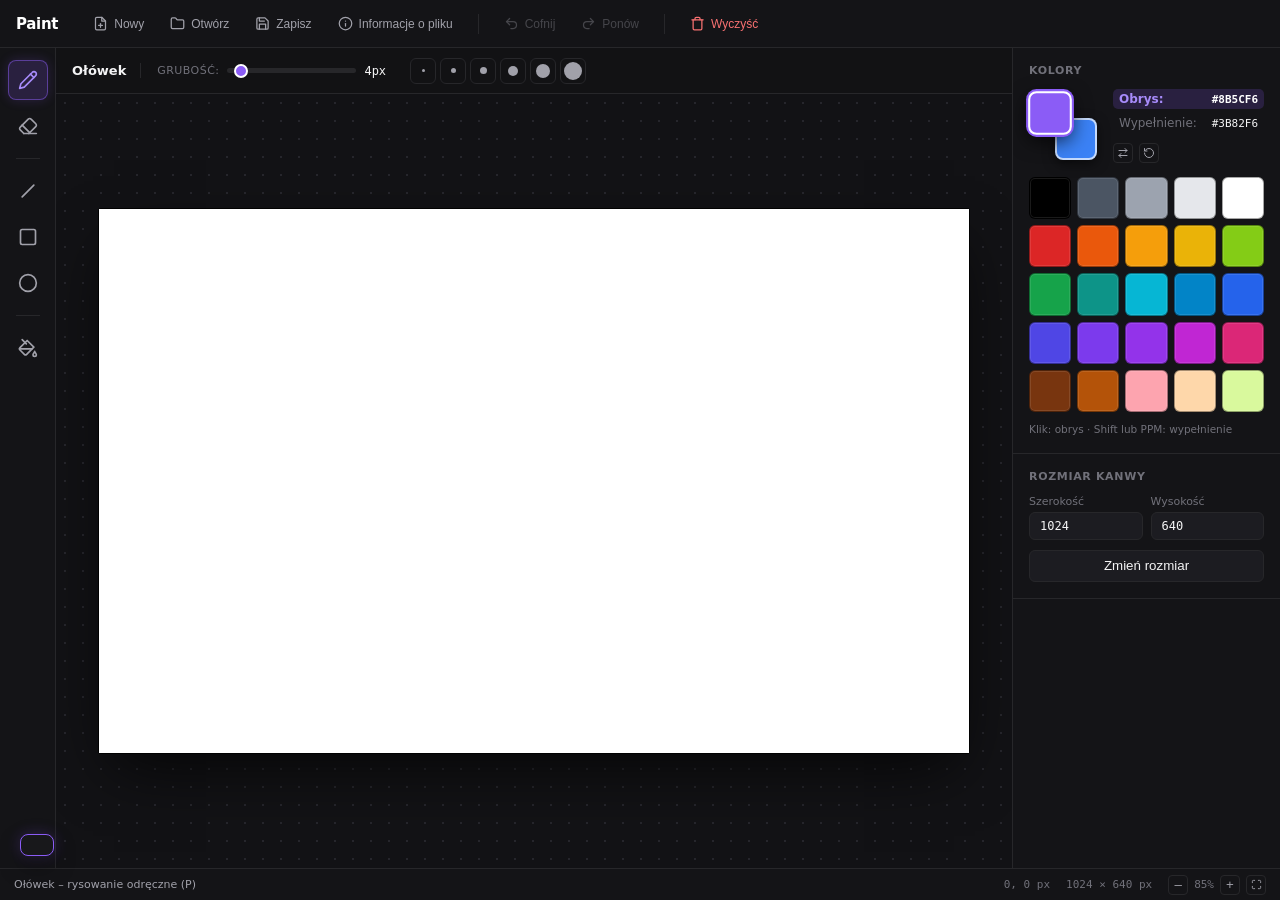
==== commit f7680eb9: "feat: obsługa plików PPM zarówno binarnych jak i tesktowych (P3 i P6)" ====
--- a/index.html
+++ b/index.html
@@ -34,14 +34,24 @@
           Otwórz
         </button>
 
-        <!-- Zapisz obraz (modal z wyborem PNG/JPG, przezroczystości i jakości) -->
-        <button id="btn-save-file" class="btn-icon" title="Zapisz obraz jako PNG lub JPG (Ctrl+S)">
+        <!-- Zapisz obraz -->
+        <button id="btn-save-file" class="btn-icon" title="Zapisz obraz do pliku PPM, PNG lub JPG (Ctrl+S)">
           <svg width="15" height="15" viewBox="0 0 24 24" fill="none" stroke="currentColor" stroke-width="2" stroke-linecap="round" stroke-linejoin="round">
             <path d="M19 21H5a2 2 0 0 1-2-2V5a2 2 0 0 1 2-2h11l5 5v11a2 2 0 0 1-2 2z"/>
             <polyline points="17 21 17 13 7 13 7 21"/>
             <polyline points="7 3 7 8 15 8"/>
           </svg>
           Zapisz
+        </button>
+
+        <!-- Informacje o pliku -->
+        <button id="btn-file-info" class="btn-icon" title="Pokaż informacje o nagłówku wczytanego pliku PPM (typ, wymiary, maxVal)">
+          <svg width="15" height="15" viewBox="0 0 24 24" fill="none" stroke="currentColor" stroke-width="2" stroke-linecap="round" stroke-linejoin="round">
+            <circle cx="12" cy="12" r="10"/>
+            <line x1="12" y1="16" x2="12" y2="12"/>
+            <line x1="12" y1="8" x2="12.01" y2="8"/>
+          </svg>
+          Informacje o pliku
         </button>
       </div>
 
@@ -337,6 +347,7 @@
     <!-- DOLNY PASEK STANU (STATUSBAR) -->
     <footer class="statusbar">
       <div class="status-left">
+        <button id="status-ppm-badge" class="status-ppm-badge" style="display: none;" title="Kliknij, aby otworzyć szczegóły nagłówka PPM">PPM</button>
         <span id="status-tool-hint">Ołówek – rysowanie odręczne (P)</span>
       </div>
 
@@ -361,7 +372,7 @@
     </footer>
   </div>
 
-  <!-- MODAL ZAPISU OBRAZU (PNG / JPG Z OPCJAMI) -->
+  <!-- MODAL ZAPISU OBRAZU (PPM P3/P6, PNG, JPG) -->
   <div id="save-modal" class="modal-backdrop">
     <div class="modal-card">
       <div class="modal-header">
@@ -386,13 +397,21 @@
         <div class="form-group">
           <label class="form-label">Format pliku:</label>
           <div class="format-switcher">
-            <button class="btn-save-format active" data-format="png">
+            <button class="btn-save-format active" data-format="ppm-p6" title="Netpbm PPM format binarny (P6)">
+              PPM P6
+              <span>Binarny (Raw, zwarty)</span>
+            </button>
+            <button class="btn-save-format" data-format="ppm-p3" title="Netpbm PPM format tekstowy (P3)">
+              PPM P3
+              <span>Tekstowy (ASCII)</span>
+            </button>
+            <button class="btn-save-format" data-format="png" title="Standardowy bezstratny format PNG">
               PNG
-              <span>Bezstratny (opcja przezroczystości)</span>
+              <span>Bezstratny (alfa)</span>
             </button>
-            <button class="btn-save-format" data-format="jpg">
+            <button class="btn-save-format" data-format="jpg" title="Stratny format JPEG">
               JPG
-              <span>Stratny (regulacja jakości)</span>
+              <span>Stratny (kompresja)</span>
             </button>
           </div>
         </div>
@@ -400,16 +419,39 @@
         <!-- Nazwa pliku -->
         <div class="form-group">
           <label for="save-filename" class="form-label">Nazwa pliku:</label>
-          <input type="text" id="save-filename" class="form-input-text" value="rysunek" spellcheck="false">
+          <div class="input-with-extension">
+            <input type="text" id="save-filename" class="form-input-text" value="rysunek" spellcheck="false">
+            <span id="save-extension-badge" class="extension-badge">.ppm</span>
+          </div>
+        </div>
+
+        <!-- Opcje dla PPM P6 -->
+        <div id="save-ppm-p6-options" class="format-options-box">
+          <div class="format-spec-desc">
+            <div class="spec-row"><strong>Standard:</strong> <span>Netpbm Portable Pixmap (P6)</span></div>
+            <div class="spec-row"><strong>Struktura:</strong> <span>Nagłówek tekstowy z komentarzem + binarny strumień 24-bit RGB (1B/kanał).</span></div>
+            <div class="spec-row"><strong>Maks. kolor:</strong> <span>255 (zgodny z kanwą HTML5)</span></div>
+          </div>
+          <span class="options-hint">Wymóg Ćw. 2: Szybki zapis bezstratnych danych binarnych. Wynikowy plik ma rozszerzenie <code>.ppm</code>.</span>
+        </div>
+
+        <!-- Opcje dla PPM P3 -->
+        <div id="save-ppm-p3-options" class="format-options-box" style="display: none;">
+          <div class="format-spec-desc">
+            <div class="spec-row"><strong>Standard:</strong> <span>Netpbm Portable Pixmap (P3)</span></div>
+            <div class="spec-row"><strong>Struktura:</strong> <span>Czysty tekst ASCII, dziesiętne trójki RGB (linie &le; 70 znaków).</span></div>
+            <div class="spec-row"><strong>Maks. kolor:</strong> <span>255</span></div>
+          </div>
+          <span class="options-hint">Wymóg Ćw. 2: Format czytelny dla człowieka. Można go otworzyć i edytować w dowolnym notatniku. Rozszerzenie <code>.ppm</code>.</span>
         </div>
 
         <!-- Opcje dla PNG -->
-        <div id="save-png-options" class="format-options-box">
+        <div id="save-png-options" class="format-options-box" style="display: none;">
           <label class="checkbox-label">
             <input type="checkbox" id="save-opt-transparent">
             <span>Przezroczyste tło (usuń białe tło)</span>
           </label>
-          <span class="options-hint">Zamienia białe piksele tła na pełną przezroczystość (kanał alfa = 0). Idealne do ikon, logo i grafik na stronę www.</span>
+          <span class="options-hint">Zamienia białe piksele tła na pełną przezroczystość (kanał alfa = 0).</span>
         </div>
 
         <!-- Opcje dla JPG -->
@@ -421,7 +463,7 @@
             </div>
             <input type="range" id="save-quality-slider" min="10" max="100" value="90">
           </div>
-          <span class="options-hint">Format JPG nie obsługuje przezroczystości (tło jest zawsze białe). Suwak pozwala zmniejszyć rozmiar pliku kosztem kompresji.</span>
+          <span class="options-hint">Format JPG nie obsługuje przezroczystości (tło jest zawsze białe).</span>
         </div>
       </div>
 
@@ -431,6 +473,99 @@
       </div>
     </div>
   </div>
+
+  <!-- MODAL INFORMACJI O PLIKU (WYMÓG 3: TYP, WYMIARY, MAXVAL, KOMENTARZE) -->
+  <div id="file-info-modal" class="modal-backdrop">
+    <div class="modal-card">
+      <div class="modal-header">
+        <div class="modal-title">
+          <svg width="18" height="18" viewBox="0 0 24 24" fill="none" stroke="currentColor" stroke-width="2" stroke-linecap="round" stroke-linejoin="round">
+            <circle cx="12" cy="12" r="10"/>
+            <line x1="12" y1="16" x2="12" y2="12"/>
+            <line x1="12" y1="8" x2="12.01" y2="8"/>
+          </svg>
+          Informacje o nagłówku pliku
+        </div>
+        <button id="btn-file-info-close" class="modal-close-btn" title="Zamknij (Esc)">
+          <svg width="16" height="16" viewBox="0 0 24 24" fill="none" stroke="currentColor" stroke-width="2" stroke-linecap="round" stroke-linejoin="round">
+            <line x1="18" y1="6" x2="6" y2="18"/>
+            <line x1="6" y1="6" x2="18" y2="18"/>
+          </svg>
+        </button>
+      </div>
+
+      <div class="modal-body">
+        <div class="file-info-grid">
+          <div class="info-cell">
+            <span class="info-label">Nazwa pliku:</span>
+            <span id="info-file-name" class="info-value font-mono">-</span>
+          </div>
+          <div class="info-cell">
+            <span class="info-label">Format / Typ:</span>
+            <span id="info-file-type" class="info-value info-badge">-</span>
+          </div>
+          <div class="info-cell">
+            <span class="info-label">Wymiary (Szer. × Wys.):</span>
+            <span id="info-file-dimensions" class="info-value">-</span>
+          </div>
+          <div class="info-cell">
+            <span class="info-label">Maks. wartość koloru (maxVal):</span>
+            <span id="info-file-maxval" class="info-value font-mono">-</span>
+          </div>
+          <div class="info-cell full-width">
+            <span class="info-label">Liczba pikseli:</span>
+            <span id="info-file-pixels" class="info-value">-</span>
+          </div>
+        </div>
+
+        <div class="form-group">
+          <label class="form-label">Komentarze z nagłówka pliku (#):</label>
+          <div id="info-file-comments" class="comments-box">
+            Brak komentarzy w nagłówku.
+          </div>
+        </div>
+      </div>
+
+      <div class="modal-footer">
+        <button id="btn-file-info-ok" class="btn-icon btn-primary">Zamknij</button>
+      </div>
+    </div>
+  </div>
+
+  <!-- MODAL BŁĘDU (WYMÓG 4: KOMUNIKAT DLA USZKODZONEGO LUB NIEOBSŁUGIWANEGO PLIKU) -->
+  <div id="error-modal" class="modal-backdrop">
+    <div class="modal-card modal-card-error">
+      <div class="modal-header modal-header-error">
+        <div class="modal-title modal-title-error">
+          <svg width="20" height="20" viewBox="0 0 24 24" fill="none" stroke="#ef4444" stroke-width="2" stroke-linecap="round" stroke-linejoin="round">
+            <path d="m21.73 18-8-14a2 2 0 0 0-3.48 0l-8 14A2 2 0 0 0 4 21h16a2 2 0 0 0 1.73-3Z"/>
+            <line x1="12" y1="9" x2="12" y2="13"/>
+            <line x1="12" y1="17" x2="12.01" y2="17"/>
+          </svg>
+          <span id="error-modal-title">Błąd pliku</span>
+        </div>
+        <button id="btn-error-modal-close" class="modal-close-btn" title="Zamknij (Esc)">
+          <svg width="16" height="16" viewBox="0 0 24 24" fill="none" stroke="currentColor" stroke-width="2" stroke-linecap="round" stroke-linejoin="round">
+            <line x1="18" y1="6" x2="6" y2="18"/>
+            <line x1="6" y1="6" x2="18" y2="18"/>
+          </svg>
+        </button>
+      </div>
+
+      <div class="modal-body">
+        <p id="error-modal-message" class="error-message-text">
+          Wystąpił błąd podczas przetwarzania pliku.
+        </p>
+      </div>
+
+      <div class="modal-footer">
+        <button id="btn-error-modal-ok" class="btn-icon btn-danger">Rozumiem</button>
+      </div>
+    </div>
+  </div>
+
+  <!-- PŁYWAJĄCE POWIADOMIENIE (TOAST) -->
+  <div id="toast-notification" class="toast-notification"></div>
 
   <!-- MODULARNE SKRYPTY JAVASCRIPT -->
   <script src="js/state.js"></script>
@@ -438,6 +573,7 @@
   <script src="js/floodFill.js"></script>
   <script src="js/history.js"></script>
   <script src="js/canvas.js"></script>
+  <script src="js/ppm.js"></script>
   <script src="js/tools.js"></script>
   <script src="js/fileActions.js"></script>
   <script src="js/ui.js"></script>
--- a/style.css
+++ b/style.css
@@ -902,3 +902,216 @@
   border-top: 1px solid var(--border-color);
 }
 
+/* ==========================================================================
+   ROZSZERZENIA DLA FORMATU PPM, INFORMACJI O PLIKU I OBSŁUGI BŁĘDÓW (ĆW. 2)
+   ========================================================================== */
+
+/* Pole nazwy pliku z plakietką rozszerzenia */
+.input-with-extension {
+  display: flex;
+  align-items: center;
+  position: relative;
+}
+
+.input-with-extension .form-input-text {
+  flex: 1;
+  padding-right: 60px;
+}
+
+.extension-badge {
+  position: absolute;
+  right: 10px;
+  font-family: monospace;
+  font-size: 11px;
+  font-weight: 700;
+  color: var(--accent-hover);
+  background-color: var(--accent-active-bg);
+  padding: 2px 6px;
+  border-radius: 4px;
+  border: 1px solid var(--accent-primary);
+  pointer-events: none;
+}
+
+/* Opis techniczny formatu w modalu zapisu */
+.format-spec-desc {
+  display: flex;
+  flex-direction: column;
+  gap: 4px;
+  font-size: 11px;
+  color: var(--text-muted);
+}
+
+.spec-row {
+  display: flex;
+  gap: 6px;
+}
+
+.spec-row strong {
+  color: var(--text-main);
+  min-width: 80px;
+}
+
+/* Plakietka PPM w pasku stanu */
+.status-ppm-badge {
+  display: inline-flex;
+  align-items: center;
+  gap: 4px;
+  background-color: var(--accent-active-bg);
+  color: var(--accent-hover);
+  border: 1px solid var(--accent-primary);
+  border-radius: 4px;
+  padding: 2px 7px;
+  font-size: 11px;
+  font-weight: 600;
+  cursor: pointer;
+  transition: all 0.15s ease;
+  animation: badge-appear 0.2s cubic-bezier(0.16, 1, 0.3, 1);
+}
+
+.status-ppm-badge:hover {
+  background-color: var(--accent-primary);
+  color: #ffffff;
+}
+
+@keyframes badge-appear {
+  from { opacity: 0; transform: scale(0.9); }
+  to { opacity: 1; transform: scale(1); }
+}
+
+/* Siatka właściwości w oknie informacji o pliku */
+.file-info-grid {
+  display: grid;
+  grid-template-columns: 1fr 1fr;
+  gap: 12px;
+  background-color: var(--bg-subtle);
+  border: 1px solid var(--border-color);
+  border-radius: 8px;
+  padding: 12px;
+}
+
+.info-cell {
+  display: flex;
+  flex-direction: column;
+  gap: 3px;
+}
+
+.info-cell.full-width {
+  grid-column: 1 / -1;
+}
+
+.info-label {
+  font-size: 11px;
+  color: var(--text-dim);
+  font-weight: 500;
+}
+
+.info-value {
+  font-size: 13px;
+  font-weight: 600;
+  color: var(--text-main);
+}
+
+.info-value.font-mono {
+  font-family: ui-monospace, SFMono-Regular, Menlo, Monaco, Consolas, monospace;
+}
+
+.info-badge {
+  display: inline-block;
+  color: var(--accent-hover);
+  background-color: var(--accent-active-bg);
+  padding: 1px 6px;
+  border-radius: 4px;
+  font-size: 12px;
+  width: fit-content;
+}
+
+/* Kontener komentarzy nagłówka PPM */
+.comments-box {
+  background-color: #0d0d0f;
+  border: 1px solid var(--border-color);
+  border-radius: 6px;
+  padding: 10px;
+  font-family: ui-monospace, SFMono-Regular, Menlo, Monaco, Consolas, monospace;
+  font-size: 11px;
+  color: #34d399; /* szmaragdowy kod */
+  max-height: 120px;
+  overflow-y: auto;
+  white-space: pre-wrap;
+  line-height: 1.4;
+  word-break: break-word;
+}
+
+/* Wariant modalu błędu (Error Modal) */
+.modal-card-error {
+  border-color: rgba(239, 68, 68, 0.4);
+  box-shadow: 0 25px 60px -15px rgba(0, 0, 0, 0.9), 0 0 20px rgba(239, 68, 68, 0.2);
+}
+
+.modal-header-error {
+  border-bottom-color: rgba(239, 68, 68, 0.2);
+  background-color: rgba(239, 68, 68, 0.05);
+}
+
+.modal-title-error {
+  color: #f87171;
+}
+
+.error-message-text {
+  font-size: 13px;
+  color: var(--text-main);
+  line-height: 1.5;
+  background-color: rgba(239, 68, 68, 0.08);
+  border: 1px solid rgba(239, 68, 68, 0.2);
+  border-radius: 8px;
+  padding: 12px 14px;
+}
+
+.btn-danger {
+  background-color: #dc2626;
+  color: #ffffff;
+  border-color: #b91c1c;
+}
+
+.btn-danger:hover {
+  background-color: #ef4444;
+}
+
+/* Pływające powiadomienie Toast */
+.toast-notification {
+  position: fixed;
+  bottom: 44px;
+  left: 20px;
+  background-color: #18181b;
+  border: 1px solid var(--accent-primary);
+  box-shadow: 0 10px 25px -5px rgba(0, 0, 0, 0.8), 0 0 15px var(--accent-glow);
+  color: var(--text-main);
+  padding: 10px 16px;
+  border-radius: 8px;
+  font-size: 12px;
+  z-index: 1000;
+  display: flex;
+  align-items: center;
+  gap: 10px;
+  animation: toast-in 0.25s cubic-bezier(0.16, 1, 0.3, 1);
+  transition: opacity 0.3s ease, transform 0.3s ease;
+  pointer-events: none;
+}
+
+.toast-notification.hide {
+  opacity: 0;
+  transform: translateY(10px);
+}
+
+@keyframes toast-in {
+  from { opacity: 0; transform: translateY(14px); }
+  to { opacity: 1; transform: translateY(0); }
+}
+
+/* Obszar roboczy w trakcie przeciągania pliku (Drag and Drop) */
+.workspace.drag-over {
+  outline: 2px dashed var(--accent-primary);
+  outline-offset: -8px;
+  background-color: rgba(139, 92, 246, 0.05);
+}
+
+
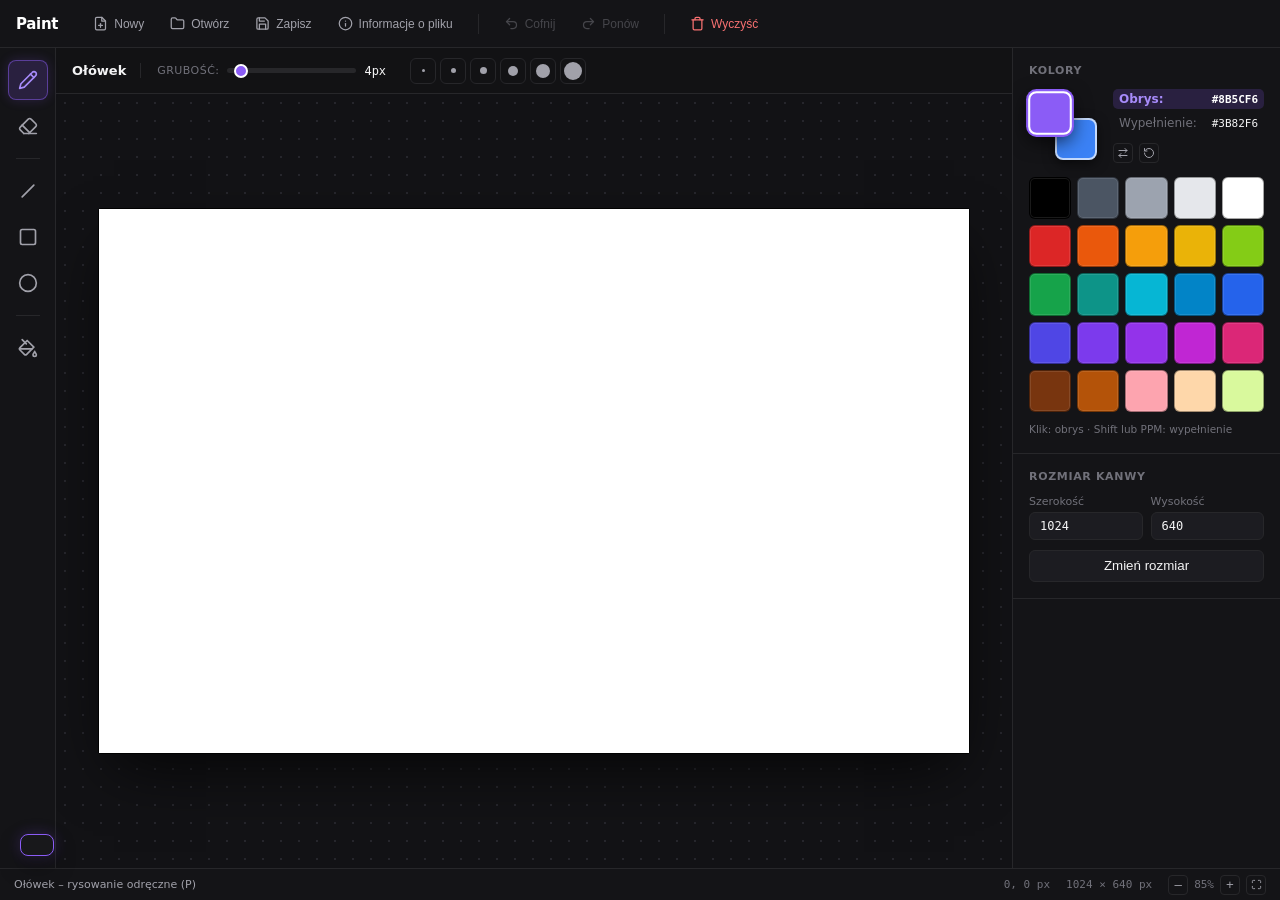
==== commit d1cc3513: "feat: add core paint application modules including file handling, canvas management, and UI componen" ====
--- a/index.html
+++ b/index.html
@@ -425,6 +425,13 @@
           </div>
         </div>
 
+        <!-- Komentarz w nagłówku dla formatu PPM -->
+        <div class="form-group" id="save-comment-group">
+          <label for="save-ppm-comment" class="form-label">Komentarz nagłówka (#):</label>
+          <input type="text" id="save-ppm-comment" class="form-input-text" value="Utworzono w GK Paint" placeholder="Wpisz opcjonalny komentarz nagłówka..." spellcheck="false">
+          <span class="options-hint">Tekst zostanie wpisany do nagłówka PPM po znaku <code>#</code>.</span>
+        </div>
+
         <!-- Opcje dla PPM P6 -->
         <div id="save-ppm-p6-options" class="format-options-box">
           <div class="format-spec-desc">
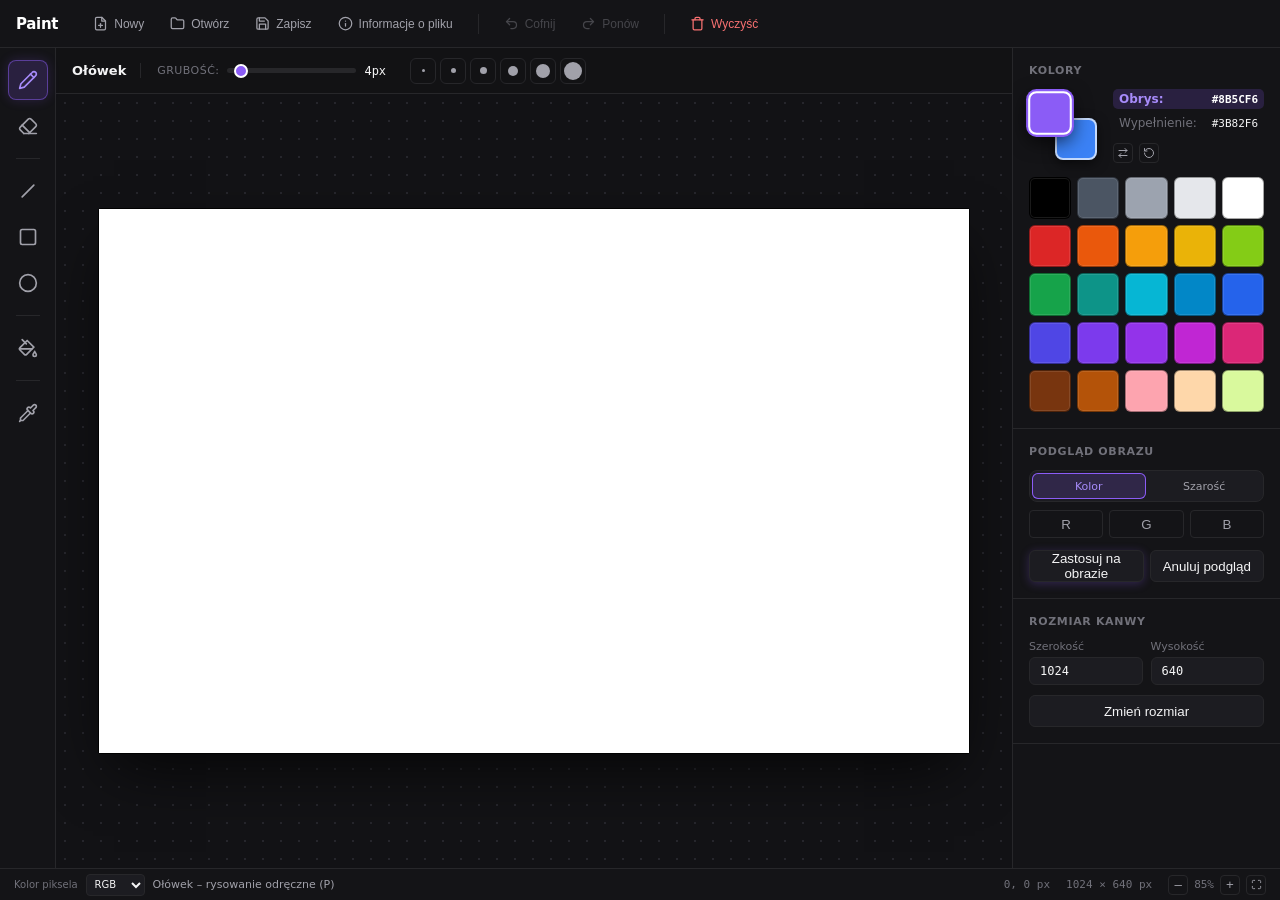
==== commit 0fb9715c: "feat: Dodanie modeli barw (RGB, CMYK, HSV/HSL) i zaimplementowanie konwersji między nimi w aplikacji" ====
--- a/index.html
+++ b/index.html
@@ -1,4 +1,4 @@
-<!DOCTYPE html>
+﻿<!DOCTYPE html>
 <html lang="pl">
 <head>
   <meta charset="UTF-8">
@@ -15,7 +15,6 @@
       </div>
 
       <div class="menu-group">
-        <!-- Nowy dokument -->
         <button id="btn-new-file" class="btn-icon" title="Nowy czysty dokument">
           <svg width="15" height="15" viewBox="0 0 24 24" fill="none" stroke="currentColor" stroke-width="2" stroke-linecap="round" stroke-linejoin="round">
             <path d="M14 2H6a2 2 0 0 0-2 2v16a2 2 0 0 0 2 2h12a2 2 0 0 0 2-2V8z"/>
@@ -25,16 +24,12 @@
           </svg>
           Nowy
         </button>
-
-        <!-- Otwórz obraz -->
         <button id="btn-open-file" class="btn-icon" title="Wczytaj obraz z dysku (Ctrl+O)">
           <svg width="15" height="15" viewBox="0 0 24 24" fill="none" stroke="currentColor" stroke-width="2" stroke-linecap="round" stroke-linejoin="round">
             <path d="M20 20a2 2 0 0 0 2-2V8a2 2 0 0 0-2-2h-7.9a2 2 0 0 1-1.69-.9L9.6 3.9A2 2 0 0 0 7.93 3H4a2 2 0 0 0-2 2v13a2 2 0 0 0 2 2Z"/>
           </svg>
           Otwórz
         </button>
-
-        <!-- Zapisz obraz -->
         <button id="btn-save-file" class="btn-icon" title="Zapisz obraz do pliku PPM, PNG lub JPG (Ctrl+S)">
           <svg width="15" height="15" viewBox="0 0 24 24" fill="none" stroke="currentColor" stroke-width="2" stroke-linecap="round" stroke-linejoin="round">
             <path d="M19 21H5a2 2 0 0 1-2-2V5a2 2 0 0 1 2-2h11l5 5v11a2 2 0 0 1-2 2z"/>
@@ -43,8 +38,6 @@
           </svg>
           Zapisz
         </button>
-
-        <!-- Informacje o pliku -->
         <button id="btn-file-info" class="btn-icon" title="Pokaż informacje o nagłówku wczytanego pliku PPM (typ, wymiary, maxVal)">
           <svg width="15" height="15" viewBox="0 0 24 24" fill="none" stroke="currentColor" stroke-width="2" stroke-linecap="round" stroke-linejoin="round">
             <circle cx="12" cy="12" r="10"/>
@@ -56,8 +49,6 @@
       </div>
 
       <div class="divider"></div>
-
-      <!-- Historia: Cofnij / Ponów -->
       <div class="menu-group">
         <button id="btn-undo" class="btn-icon disabled" disabled title="Cofnij ostatnią operację (Ctrl+Z)">
           <svg width="15" height="15" viewBox="0 0 24 24" fill="none" stroke="currentColor" stroke-width="2" stroke-linecap="round" stroke-linejoin="round">
@@ -66,7 +57,6 @@
           </svg>
           Cofnij
         </button>
-
         <button id="btn-redo" class="btn-icon disabled" disabled title="Ponów cofniętą operację (Ctrl+Y)">
           <svg width="15" height="15" viewBox="0 0 24 24" fill="none" stroke="currentColor" stroke-width="2" stroke-linecap="round" stroke-linejoin="round">
             <path d="m15 14 5-5-5-5"/>
@@ -75,10 +65,7 @@
           Ponów
         </button>
       </div>
-
       <div class="divider"></div>
-
-      <!-- Przycisk Wyczyść -->
       <button id="btn-clear-canvas" class="btn-icon btn-clear" title="Wyczyść całe płótno do bieli">
         <svg width="15" height="15" viewBox="0 0 24 24" fill="none" stroke="currentColor" stroke-width="2" stroke-linecap="round" stroke-linejoin="round">
           <path d="M3 6h18"/>
@@ -87,7 +74,6 @@
         </svg>
         Wyczyść
       </button>
-
     </header>
 
     <!-- GŁÓWNY UKŁAD: TOOLBAR + OBSZAR ROBOCZY + SIDEBAR -->
@@ -143,6 +129,17 @@
             <path d="m5 2 5 5"/>
             <path d="M2 13h15"/>
             <path d="M22 20a2 2 0 1 1-4 0c0-1.6 1.7-2.4 2-4 .3 1.6 2 2.4 2 4Z"/>
+          </svg>
+        </button>
+
+        <div class="toolbar-separator"></div>
+
+        <!-- Pipeta -->
+        <button class="tool-btn" data-tool="eyedropper" title="Pipeta – pobierz kolor piksela, wartości we wszystkich modelach (I)">
+          <svg width="20" height="20" viewBox="0 0 24 24" fill="none" stroke="currentColor" stroke-width="2" stroke-linecap="round" stroke-linejoin="round">
+            <path d="m2 22 1-1h3l9-9"/>
+            <path d="M3 21v-3l9-9"/>
+            <path d="m15 6 3.4-3.4a2.1 2.1 0 1 1 3 3L18 9l.4.4a2.1 2.1 0 1 1-3 3l-3.8-3.8a2.1 2.1 0 1 1 3-3l.4.4Z"/>
           </svg>
         </button>
       </nav>
@@ -220,15 +217,21 @@
           <div id="opt-bucket" class="opt-section" style="display: none;">
             <div class="control-group">
               <span class="control-label">Kolor wypełnienia:</span>
-              <div id="preview-bucket-color" class="bucket-color-chip" title="Kliknij, aby wybrać kolor wypełnienia">
-                <input type="color" id="input-bucket-color" class="hidden-color-input" value="#3b82f6">
-              </div>
+              <button type="button" id="preview-bucket-color" class="bucket-color-chip" title="Edytuj kolor wypełnienia"></button>
               <code id="hex-bucket-color" class="control-val">#3B82F6</code>
             </div>
             <div class="control-group">
               <span class="control-label">Tolerancja:</span>
               <input type="range" id="bucket-tol-slider" min="0" max="255" value="32">
               <span id="bucket-tol-val" class="control-val">32</span>
+            </div>
+          </div>
+
+          <!-- Opcje: Pipeta -->
+          <div id="opt-eyedropper" class="opt-section" style="display: none;">
+            <div class="control-group">
+              <div id="eyedropper-chip" class="bucket-color-chip" title="Ostatnio pobrany kolor"></div>
+              <code id="eyedropper-readout" class="eyedropper-readout">Kliknij piksel obrazu. LPM: aktywny kolor, PPM: drugi kolor. Przeciągnij, by podglądać.</code>
             </div>
           </div>
         </div>
@@ -254,13 +257,11 @@
           <div class="color-picker-box">
             <div class="color-overlap-container">
               <!-- Próbnik wypełnienia (pod spodem) -->
-              <div id="preview-fill-color" class="swatch-fill" title="Kolor wypełnienia (kliknij, aby aktywować / zmienić)">
-                <input type="color" id="input-fill-color" class="hidden-color-input" value="#3b82f6">
-              </div>
+              <button type="button" id="preview-fill-color" class="swatch-fill" title="Edytuj kolor wypełnienia">
+              </button>
               <!-- Próbnik obrysu (na wierzchu) -->
-              <div id="preview-stroke-color" class="swatch-stroke active" title="Kolor obrysu (kliknij, aby aktywować / zmienić)">
-                <input type="color" id="input-stroke-color" class="hidden-color-input" value="#8b5cf6">
-              </div>
+              <button type="button" id="preview-stroke-color" class="swatch-stroke active" title="Edytuj kolor obrysu">
+              </button>
             </div>
 
             <div class="color-info-text">
@@ -293,40 +294,59 @@
 
           <!-- Siatka 25 gotowych kolorów palety -->
           <div class="color-grid">
-            <button class="color-swatch" data-color="#000000" style="background:#000000;"></button>
-            <button class="color-swatch" data-color="#4b5563" style="background:#4b5563;"></button>
-            <button class="color-swatch" data-color="#9ca3af" style="background:#9ca3af;"></button>
-            <button class="color-swatch" data-color="#e5e7eb" style="background:#e5e7eb;"></button>
-            <button class="color-swatch" data-color="#ffffff" style="background:#ffffff;"></button>
-
-            <button class="color-swatch" data-color="#dc2626" style="background:#dc2626;"></button>
-            <button class="color-swatch" data-color="#ea580c" style="background:#ea580c;"></button>
-            <button class="color-swatch" data-color="#f59e0b" style="background:#f59e0b;"></button>
-            <button class="color-swatch" data-color="#eab308" style="background:#eab308;"></button>
-            <button class="color-swatch" data-color="#84cc16" style="background:#84cc16;"></button>
-
-            <button class="color-swatch" data-color="#16a34a" style="background:#16a34a;"></button>
-            <button class="color-swatch" data-color="#0d9488" style="background:#0d9488;"></button>
-            <button class="color-swatch" data-color="#06b6d4" style="background:#06b6d4;"></button>
-            <button class="color-swatch" data-color="#0284c7" style="background:#0284c7;"></button>
-            <button class="color-swatch" data-color="#2563eb" style="background:#2563eb;"></button>
-
-            <button class="color-swatch" data-color="#4f46e5" style="background:#4f46e5;"></button>
-            <button class="color-swatch" data-color="#7c3aed" style="background:#7c3aed;"></button>
-            <button class="color-swatch" data-color="#9333ea" style="background:#9333ea;"></button>
-            <button class="color-swatch" data-color="#c026d3" style="background:#c026d3;"></button>
-            <button class="color-swatch" data-color="#db2777" style="background:#db2777;"></button>
-
-            <button class="color-swatch" data-color="#78350f" style="background:#78350f;"></button>
-            <button class="color-swatch" data-color="#b45309" style="background:#b45309;"></button>
-            <button class="color-swatch" data-color="#fda4af" style="background:#fda4af;"></button>
-            <button class="color-swatch" data-color="#fed7aa" style="background:#fed7aa;"></button>
-            <button class="color-swatch" data-color="#d9f99d" style="background:#d9f99d;"></button>
-          </div>
-          <div class="palette-hint">Klik: obrys · Shift lub PPM: wypełnienie</div>
-        </div>
-
-        <!-- Sekcja Rozmiaru Kanwy -->
+            <button class="color-swatch" data-color="#000000" title="Czarny" aria-label="Czarny" style="background:#000000;"></button>
+            <button class="color-swatch" data-color="#4b5563" title="Ciemnoszary" aria-label="Ciemnoszary" style="background:#4b5563;"></button>
+            <button class="color-swatch" data-color="#9ca3af" title="Szary" aria-label="Szary" style="background:#9ca3af;"></button>
+            <button class="color-swatch" data-color="#e5e7eb" title="Jasnoszary" aria-label="Jasnoszary" style="background:#e5e7eb;"></button>
+            <button class="color-swatch" data-color="#ffffff" title="Biały" aria-label="Biały" style="background:#ffffff;"></button>
+            <button class="color-swatch" data-color="#dc2626" title="Czerwony" aria-label="Czerwony" style="background:#dc2626;"></button>
+            <button class="color-swatch" data-color="#ea580c" title="Pomarańczowy ciemny" aria-label="Pomarańczowy ciemny" style="background:#ea580c;"></button>
+            <button class="color-swatch" data-color="#f59e0b" title="Pomarańczowy" aria-label="Pomarańczowy" style="background:#f59e0b;"></button>
+            <button class="color-swatch" data-color="#eab308" title="Żółty" aria-label="Żółty" style="background:#eab308;"></button>
+            <button class="color-swatch" data-color="#84cc16" title="Limonkowy" aria-label="Limonkowy" style="background:#84cc16;"></button>
+            <button class="color-swatch" data-color="#16a34a" title="Zielony" aria-label="Zielony" style="background:#16a34a;"></button>
+            <button class="color-swatch" data-color="#0d9488" title="Morski" aria-label="Morski" style="background:#0d9488;"></button>
+            <button class="color-swatch" data-color="#06b6d4" title="Cyjan" aria-label="Cyjan" style="background:#06b6d4;"></button>
+            <button class="color-swatch" data-color="#0287c7" title="Błękitny" aria-label="Błękitny" style="background:#0287c7;"></button>
+            <button class="color-swatch" data-color="#2563eb" title="Niebieski" aria-label="Niebieski" style="background:#2563eb;"></button>
+            <button class="color-swatch" data-color="#4f46e5" title="Indygo" aria-label="Indygo" style="background:#4f46e5;"></button>
+            <button class="color-swatch" data-color="#7c3aed" title="Fioletowy" aria-label="Fioletowy" style="background:#7c3aed;"></button>
+            <button class="color-swatch" data-color="#9333ea" title="Fioletowy jasny" aria-label="Fioletowy jasny" style="background:#9333ea;"></button>
+            <button class="color-swatch" data-color="#c026d3" title="Magenta" aria-label="Magenta" style="background:#c026d3;"></button>
+            <button class="color-swatch" data-color="#db2777" title="Różowy" aria-label="Różowy" style="background:#db2777;"></button>
+            <button class="color-swatch" data-color="#78350f" title="Brązowy" aria-label="Brązowy" style="background:#78350f;"></button>
+            <button class="color-swatch" data-color="#b45309" title="Bursztynowy" aria-label="Bursztynowy" style="background:#b45309;"></button>
+            <button class="color-swatch" data-color="#fda4af" title="Jasnoróżowy" aria-label="Jasnoróżowy" style="background:#fda4af;"></button>
+            <button class="color-swatch" data-color="#fed7aa" title="Brzoskwiniowy" aria-label="Brzoskwiniowy" style="background:#fed7aa;"></button>
+            <button class="color-swatch" data-color="#d9f99d" title="Jasnozielony" aria-label="Jasnozielony" style="background:#d9f99d;"></button>
+          </div>
+        </div>
+
+        <!-- Podgląd operacji na obrazie renderowany bezpośrednio na warstwie overlay -->
+        <div class="sidebar-section">
+          <div class="sidebar-header">Podgląd obrazu</div>
+          <div class="img-ops-buttons">
+            <div class="img-preview-modes" role="group" aria-label="Tryb podglądu obrazu">
+              <button type="button" class="img-preview-mode active" data-image-mode="color">Kolor</button>
+              <button type="button" class="img-preview-mode" data-image-mode="gray">Szarość</button>
+            </div>
+            <div id="image-channel-controls" class="img-channel-buttons" role="group" aria-label="Podgląd kanału koloru">
+              <button type="button" class="btn-mini" data-color-channel="r">R</button>
+              <button type="button" class="btn-mini" data-color-channel="g">G</button>
+              <button type="button" class="btn-mini" data-color-channel="b">B</button>
+            </div>
+            <div id="image-gray-controls" class="img-gray-methods" role="group" aria-label="Metoda konwersji do skali szarości" hidden>
+              <button type="button" class="img-gray-method active" data-gray-method="luma">Wagi</button>
+              <button type="button" class="img-gray-method" data-gray-method="average">Średnia</button>
+            </div>
+            <div class="img-preview-actions">
+              <button type="button" id="btn-image-preview-apply" class="btn-full btn-primary" disabled>Zastosuj na obrazie</button>
+              <button type="button" id="btn-image-preview-cancel" class="btn-full" disabled>Anuluj podgląd</button>
+            </div>
+          </div>
+        </div>
+
+        <!-- Sekcja zmiany rozmiaru kanwy -->
         <div class="sidebar-section">
           <div class="sidebar-header">Rozmiar kanwy</div>
           <div class="size-fields-grid">
@@ -341,13 +361,19 @@
           </div>
           <button id="btn-apply-canvas-size" class="btn-full">Zmień rozmiar</button>
         </div>
+
       </aside>
     </div>
 
     <!-- DOLNY PASEK STANU (STATUSBAR) -->
     <footer class="statusbar">
       <div class="status-left">
-        <button id="status-ppm-badge" class="status-ppm-badge" style="display: none;" title="Kliknij, aby otworzyć szczegóły nagłówka PPM">PPM</button>
+        <label class="status-color-format-label" for="status-color-format">Kolor piksela</label>
+        <select id="status-color-format" class="status-color-format" aria-label="Format odczytu koloru piksela">
+          <option value="rgb">RGB</option>
+          <option value="hsv">HSV</option>
+          <option value="cmyk">CMYK</option>
+        </select>
         <span id="status-tool-hint">Ołówek – rysowanie odręczne (P)</span>
       </div>
 
@@ -572,6 +598,39 @@
   </div>
 
   <!-- PŁYWAJĄCE POWIADOMIENIE (TOAST) -->
+  <!-- MODAL WYBORU KOLORU: RGB, CMYK, HSV -->
+  <div id="color-picker-modal" class="modal-backdrop">
+    <div class="modal-card modal-card-color" role="dialog" aria-modal="true" aria-labelledby="color-picker-title">
+      <div class="modal-header">
+        <div class="modal-title" id="color-picker-title">Edytuj kolor obrysu</div>
+        <button id="btn-color-picker-close" class="modal-close-btn" title="Zamknij (Esc)">
+          <svg width="16" height="16" viewBox="0 0 24 24" fill="none" stroke="currentColor" stroke-width="2" stroke-linecap="round" stroke-linejoin="round">
+            <line x1="18" y1="6" x2="6" y2="18"/>
+            <line x1="6" y1="6" x2="18" y2="18"/>
+          </svg>
+        </button>
+      </div>
+      <div class="modal-body">
+        <div class="cm-target" role="group" aria-label="Edytowany kolor">
+          <button type="button" class="cm-target-btn active" data-target="stroke">Obrys</button>
+          <button type="button" class="cm-target-btn" data-target="fill">Wypełnienie</button>
+        </div>
+        <div class="cm-sample-row">
+          <div id="cm-sample" class="cm-sample" aria-label="Próbka koloru"></div>
+          <div class="cm-sample-meta">
+            <label class="cm-hex-label" for="cm-hex">HEX</label>
+            <input type="text" id="cm-hex" class="input-number cm-hex" value="#8b5cf6" maxlength="7" spellcheck="false" autocomplete="off">
+            <span id="cm-source" class="cm-source">Ustawiony ręcznie</span>
+          </div>
+        </div>
+        <div id="cm-groups" class="cm-groups"></div>
+      </div>
+      <div class="modal-footer">
+        <button id="btn-color-picker-done" class="btn-icon btn-primary">Gotowe</button>
+      </div>
+    </div>
+  </div>
+
   <div id="toast-notification" class="toast-notification"></div>
 
   <!-- MODULARNE SKRYPTY JAVASCRIPT -->
@@ -581,8 +640,12 @@
   <script src="js/history.js"></script>
   <script src="js/canvas.js"></script>
   <script src="js/ppm.js"></script>
+  <script src="js/colorModels.js"></script>
+  <script src="js/imageOps.js"></script>
   <script src="js/tools.js"></script>
   <script src="js/fileActions.js"></script>
+  <script src="js/colorPanel.js"></script>
+  <script src="js/compareView.js"></script>
   <script src="js/ui.js"></script>
   <script src="app.js"></script>
 </body>
--- a/style.css
+++ b/style.css
@@ -473,6 +473,9 @@
   border: 2px solid rgba(255, 255, 255, 0.7);
   box-shadow: 0 4px 12px rgba(0, 0, 0, 0.5);
   cursor: pointer;
+  padding: 0;
+  appearance: none;
+  background-color: transparent;
   transition: transform 0.15s ease, box-shadow 0.15s ease, border-color 0.15s ease;
 }
 
@@ -495,15 +498,6 @@
   transform: scale(1.04);
 }
 
-.hidden-color-input {
-  position: absolute;
-  inset: 0;
-  opacity: 0;
-  cursor: pointer;
-  width: 100%;
-  height: 100%;
-}
-
 .color-info-text {
   flex: 1;
   display: flex;
@@ -556,6 +550,8 @@
   position: relative;
   width: 22px;
   height: 22px;
+  padding: 0;
+  appearance: none;
   border-radius: 6px;
   border: 1.5px solid rgba(255, 255, 255, 0.8);
   box-shadow: 0 2px 6px rgba(0, 0, 0, 0.4);
@@ -566,6 +562,11 @@
 
 .bucket-color-chip:hover {
   transform: scale(1.1);
+}
+
+.bucket-color-chip:focus-visible {
+  outline: 2px solid var(--accent-hover);
+  outline-offset: 2px;
 }
 
 .color-actions {
@@ -594,13 +595,6 @@
 .color-swatch:hover {
   transform: scale(1.15);
   z-index: 5;
-}
-
-.palette-hint {
-  margin-top: 10px;
-  font-size: 10.5px;
-  line-height: 1.4;
-  color: var(--text-dim);
 }
 
 /* Sekcja zmiany rozmiaru kanwy */
@@ -951,33 +945,6 @@
   min-width: 80px;
 }
 
-/* Plakietka PPM w pasku stanu */
-.status-ppm-badge {
-  display: inline-flex;
-  align-items: center;
-  gap: 4px;
-  background-color: var(--accent-active-bg);
-  color: var(--accent-hover);
-  border: 1px solid var(--accent-primary);
-  border-radius: 4px;
-  padding: 2px 7px;
-  font-size: 11px;
-  font-weight: 600;
-  cursor: pointer;
-  transition: all 0.15s ease;
-  animation: badge-appear 0.2s cubic-bezier(0.16, 1, 0.3, 1);
-}
-
-.status-ppm-badge:hover {
-  background-color: var(--accent-primary);
-  color: #ffffff;
-}
-
-@keyframes badge-appear {
-  from { opacity: 0; transform: scale(0.9); }
-  to { opacity: 1; transform: scale(1); }
-}
-
 /* Siatka właściwości w oknie informacji o pliku */
 .file-info-grid {
   display: grid;
@@ -1097,6 +1064,10 @@
   pointer-events: none;
 }
 
+.toast-notification:empty {
+  display: none;
+}
+
 .toast-notification.hide {
   opacity: 0;
   transform: translateY(10px);
@@ -1115,3 +1086,452 @@
 }
 
 
+
+/* ==========================================================================
+   ĆWICZENIE 3: MODELE BARW, PIPETA, OPERACJE NA OBRAZIE
+   ========================================================================== */
+
+/* Przełącznik dwuwartościowy (Obrys / Wypełnienie, tryb kanałów) */
+.cm-target,
+.cmp-mode {
+  display: grid;
+  grid-template-columns: 1fr 1fr;
+  gap: 2px;
+  padding: 2px;
+  background: var(--bg-subtle);
+  border: 1px solid var(--border-color);
+  border-radius: 8px;
+}
+
+.cm-target-btn,
+.cmp-mode-btn {
+  height: 26px;
+  border: 0;
+  border-radius: 6px;
+  background: transparent;
+  color: var(--text-muted);
+  font: inherit;
+  font-weight: 500;
+  cursor: pointer;
+  transition: background 0.15s ease, color 0.15s ease;
+}
+
+.cm-target-btn:hover,
+.cmp-mode-btn:hover {
+  color: var(--text-main);
+}
+
+.cm-target-btn.active,
+.cmp-mode-btn.active {
+  background: var(--accent-active-bg);
+  color: var(--accent-hover);
+  box-shadow: inset 0 0 0 1px var(--accent-primary);
+}
+
+.cm-target-btn:focus-visible,
+.cmp-mode-btn:focus-visible,
+.cmp-tab:focus-visible,
+.cmp-color-mode-btn:focus-visible {
+  outline: 2px solid var(--accent-hover);
+  outline-offset: 1px;
+}
+
+/* Próbka koloru + HEX */
+.cm-sample-row {
+  display: flex;
+  gap: 12px;
+  align-items: stretch;
+  margin: 12px 0 14px;
+}
+
+.cm-sample {
+  flex: 0 0 64px;
+  height: 64px;
+  border-radius: 10px;
+  border: 1.5px solid rgba(255, 255, 255, 0.8);
+  box-shadow: 0 2px 8px rgba(0, 0, 0, 0.45);
+  background-color: #8b5cf6;
+}
+
+.cm-sample-meta {
+  flex: 1;
+  min-width: 0;
+  display: flex;
+  flex-direction: column;
+  justify-content: space-between;
+  gap: 3px;
+}
+
+.cm-hex-label {
+  font-size: 11px;
+  color: var(--text-dim);
+}
+
+.cm-hex {
+  width: 100%;
+  text-transform: lowercase;
+}
+
+.cm-source {
+  font-size: 11px;
+  color: var(--text-muted);
+  white-space: nowrap;
+  overflow: hidden;
+  text-overflow: ellipsis;
+}
+
+/* Grupy RGB / CMYK / HSV */
+.cm-groups {
+  display: flex;
+  flex-direction: column;
+  gap: 12px;
+}
+
+.cm-group-title {
+  font-size: 12px;
+  font-weight: 700;
+  color: var(--text-muted);
+  margin-bottom: 6px;
+}
+
+.cm-row {
+  display: grid;
+  grid-template-columns: 12px 1fr 56px 12px;
+  align-items: center;
+  gap: 8px;
+  margin-bottom: 5px;
+}
+
+.cm-label {
+  font-size: 12px;
+  font-weight: 600;
+  color: var(--text-main);
+  font-family: ui-monospace, monospace;
+}
+
+.cm-unit {
+  font-size: 11px;
+  color: var(--text-dim);
+}
+
+input[type="range"].cm-range {
+  width: 100%;
+  height: 10px;
+  border-radius: 5px;
+  background: var(--cm-track, #27272a);
+  box-shadow: inset 0 0 0 1px rgba(255, 255, 255, 0.12);
+}
+
+input[type="range"].cm-range::-webkit-slider-thumb {
+  width: 16px;
+  height: 16px;
+  background: #ffffff;
+  border: 2px solid #18181b;
+  box-shadow: 0 0 0 1px rgba(255, 255, 255, 0.7), 0 1px 4px rgba(0, 0, 0, 0.6);
+}
+
+input[type="range"].cm-range::-moz-range-thumb {
+  width: 12px;
+  height: 12px;
+  background: #ffffff;
+  border: 2px solid #18181b;
+  box-shadow: 0 0 0 1px rgba(255, 255, 255, 0.7), 0 1px 4px rgba(0, 0, 0, 0.6);
+}
+
+input[type="range"].cm-range:focus-visible {
+  outline: 2px solid var(--accent-hover);
+  outline-offset: 2px;
+}
+
+.input-number.cm-number {
+  width: 56px;
+  padding: 4px 6px;
+  text-align: right;
+  -moz-appearance: textfield;
+  appearance: textfield;
+}
+
+.input-number.cm-number::-webkit-inner-spin-button,
+.input-number.cm-number::-webkit-outer-spin-button {
+  -webkit-appearance: none;
+  margin: 0;
+}
+
+/* Sekcja „Obraz” w pasku bocznym */
+.img-ops-buttons {
+  display: grid;
+  gap: 8px;
+}
+
+.img-preview-modes,
+.img-channel-buttons,
+.img-gray-methods,
+.img-preview-actions {
+  display: grid;
+  gap: 6px;
+}
+
+.img-preview-modes,
+.img-gray-methods {
+  grid-template-columns: 1fr 1fr;
+  gap: 2px;
+  padding: 2px;
+  background: var(--bg-subtle);
+  border: 1px solid var(--border-color);
+  border-radius: 8px;
+}
+
+.img-preview-mode,
+.img-gray-method {
+  min-height: 26px;
+  border: 0;
+  border-radius: 6px;
+  background: transparent;
+  color: var(--text-muted);
+  font: inherit;
+  font-size: 11px;
+  cursor: pointer;
+}
+
+.img-preview-mode.active,
+.img-gray-method.active {
+  background: var(--accent-active-bg);
+  color: var(--accent-hover);
+  box-shadow: inset 0 0 0 1px var(--accent-primary);
+}
+
+.img-preview-mode:hover,
+.img-gray-method:hover {
+  color: var(--text-main);
+}
+
+.img-preview-mode:focus-visible,
+.img-gray-method:focus-visible,
+.img-channel-buttons .btn-mini:focus-visible {
+  outline: 2px solid var(--accent-hover);
+  outline-offset: 1px;
+}
+
+.img-channel-buttons {
+  grid-template-columns: repeat(3, 1fr);
+}
+
+.img-channel-buttons[hidden],
+.img-gray-methods[hidden] {
+  display: none;
+}
+
+.img-channel-buttons .btn-mini {
+  width: auto;
+  height: 28px;
+}
+
+.img-channel-buttons .btn-mini.active {
+  border-color: var(--accent-primary);
+  background: var(--accent-active-bg);
+  color: var(--accent-hover);
+}
+
+.img-preview-actions {
+  grid-template-columns: 1fr 1fr;
+  margin-top: 4px;
+}
+
+.status-color-format-label {
+  color: var(--text-dim);
+  font-size: 10px;
+  white-space: nowrap;
+}
+
+.status-color-format {
+  height: 22px;
+  padding: 0 4px;
+  border: 1px solid var(--border-color);
+  border-radius: 4px;
+  background: var(--bg-subtle);
+  color: var(--text-main);
+  font: inherit;
+  font-size: 10px;
+}
+
+#status-tool-hint {
+  max-width: 48vw;
+  overflow: hidden;
+  white-space: nowrap;
+  text-overflow: ellipsis;
+}
+
+/* Pipeta: pasek opcji */
+.eyedropper-readout {
+  font-family: ui-monospace, monospace;
+  font-size: 12px;
+  color: var(--text-main);
+  white-space: nowrap;
+  overflow: hidden;
+  text-overflow: ellipsis;
+  max-width: 72vw;
+  user-select: text;
+  -webkit-user-select: text;
+}
+
+#eyedropper-chip {
+  flex: 0 0 22px;
+  cursor: default;
+}
+
+#eyedropper-chip:hover {
+  transform: none;
+}
+
+/* Okno „Operacje na obrazie” */
+.modal-card.modal-card-wide {
+  max-width: 980px;
+  max-height: 92vh;
+  display: flex;
+  flex-direction: column;
+}
+
+.cmp-tabs {
+  display: flex;
+  gap: 4px;
+  padding: 0 20px;
+  border-bottom: 1px solid var(--border-color);
+}
+
+.cmp-tab {
+  height: 38px;
+  padding: 0 14px;
+  border: 0;
+  border-bottom: 2px solid transparent;
+  background: transparent;
+  color: var(--text-muted);
+  font: inherit;
+  font-weight: 600;
+  cursor: pointer;
+}
+
+.cmp-tab:hover {
+  color: var(--text-main);
+}
+
+.cmp-tab.active {
+  color: var(--accent-hover);
+  border-bottom-color: var(--accent-primary);
+}
+
+.cmp-body {
+  flex: 1;
+  min-height: 0;
+  overflow-y: auto;
+  padding: 16px 20px;
+  display: flex;
+  flex-direction: column;
+  gap: 12px;
+}
+
+.cmp-panel {
+  display: flex;
+  flex-direction: column;
+  gap: 12px;
+}
+
+.cmp-panel[hidden] {
+  display: none;
+}
+
+.cmp-stats {
+  font-size: 12px;
+  line-height: 1.5;
+  color: var(--text-muted);
+  user-select: text;
+  -webkit-user-select: text;
+}
+
+.cmp-mode {
+  width: 320px;
+  max-width: 100%;
+}
+
+.cmp-grid {
+  display: grid;
+  grid-template-columns: repeat(2, minmax(0, 1fr));
+  gap: 12px;
+}
+
+.cmp-card {
+  margin: 0;
+  background: var(--bg-subtle);
+  border: 1px solid var(--border-color);
+  border-radius: 10px;
+  overflow: hidden;
+}
+
+.cmp-canvas {
+  display: block;
+  width: 100%;
+  height: 190px;
+  object-fit: contain;
+  background-color: #0e0e11;
+  cursor: crosshair;
+}
+
+.cmp-card figcaption {
+  display: flex;
+  flex-wrap: wrap;
+  align-items: center;
+  gap: 4px 10px;
+  padding: 8px 12px;
+  border-top: 1px solid var(--border-color);
+}
+
+.cmp-card-title {
+  font-weight: 700;
+  color: var(--text-main);
+}
+
+.cmp-card-sub {
+  font-family: ui-monospace, monospace;
+  font-size: 11px;
+  color: var(--text-dim);
+}
+
+.cmp-apply {
+  margin-left: auto;
+  height: 26px;
+  padding: 0 12px;
+}
+
+.cmp-readout {
+  min-height: 3.2em;
+  padding: 8px 12px;
+  background: var(--bg-subtle);
+  border: 1px solid var(--border-color);
+  border-radius: 8px;
+  font-family: ui-monospace, monospace;
+  font-size: 12px;
+  line-height: 1.5;
+  color: var(--text-muted);
+  user-select: text;
+  -webkit-user-select: text;
+}
+
+.cmp-footnote {
+  margin-right: auto;
+  font-size: 11px;
+  color: var(--text-dim);
+}
+
+.modal-card-color {
+  width: min(560px, calc(100vw - 32px));
+}
+
+.modal-card-color .modal-body {
+  max-height: min(70vh, 620px);
+  overflow-y: auto;
+}
+
+@media (max-width: 760px) {
+  .img-preview-actions {
+    grid-template-columns: 1fr;
+  }
+}
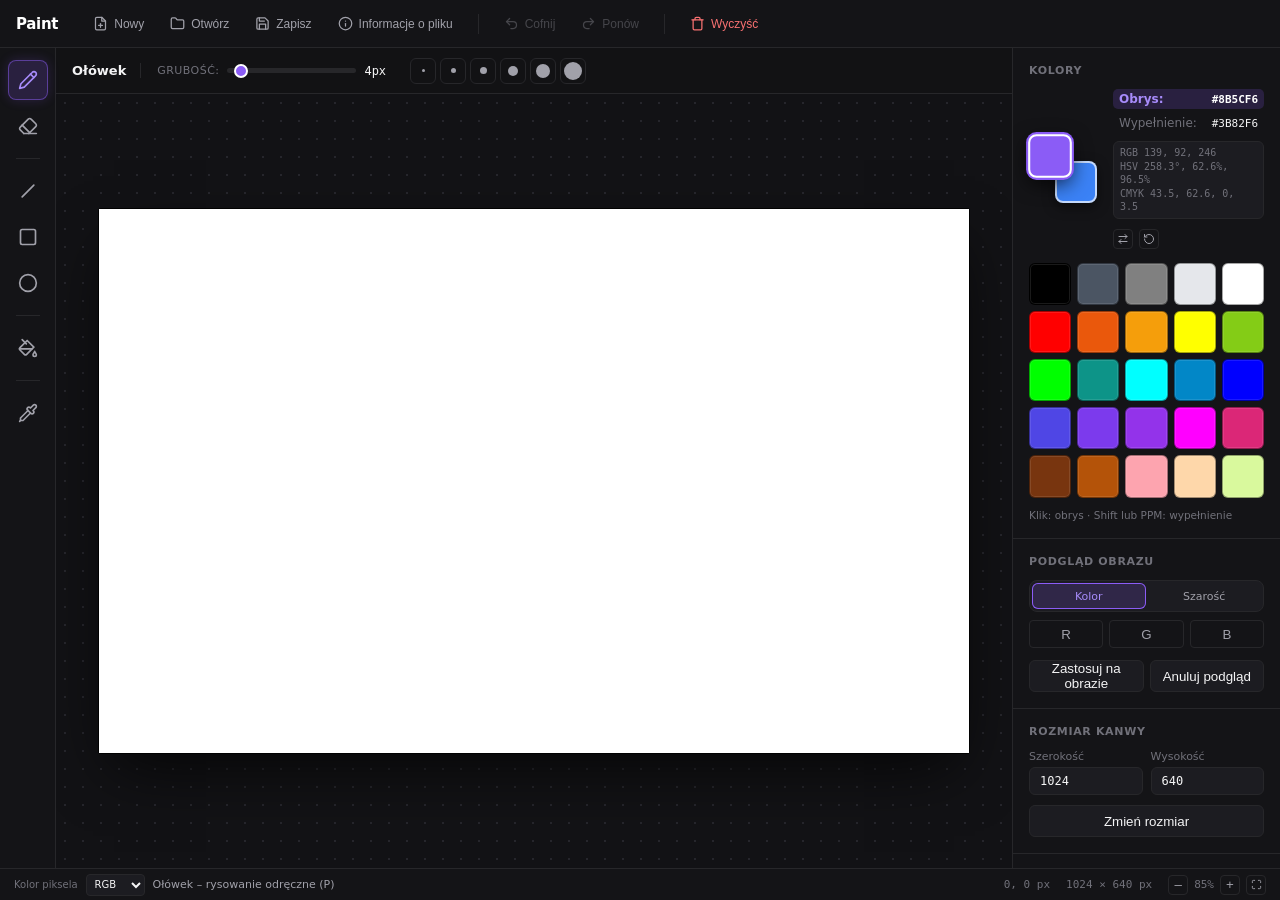
==== commit e13dd440: "refactor: document PPM implementation and modularize graphic editor architecture" ====
--- a/index.html
+++ b/index.html
@@ -1,4 +1,4 @@
-﻿<!DOCTYPE html>
+<!DOCTYPE html>
 <html lang="pl">
 <head>
   <meta charset="UTF-8">
@@ -226,14 +226,6 @@
               <span id="bucket-tol-val" class="control-val">32</span>
             </div>
           </div>
-
-          <!-- Opcje: Pipeta -->
-          <div id="opt-eyedropper" class="opt-section" style="display: none;">
-            <div class="control-group">
-              <div id="eyedropper-chip" class="bucket-color-chip" title="Ostatnio pobrany kolor"></div>
-              <code id="eyedropper-readout" class="eyedropper-readout">Kliknij piksel obrazu. LPM: aktywny kolor, PPM: drugi kolor. Przeciągnij, by podglądać.</code>
-            </div>
-          </div>
         </div>
 
         <!-- OBSZAR ROBOCZY KANWY (WORKSPACE) -->
@@ -273,6 +265,7 @@
                 <span>Wypełnienie:</span>
                 <code id="hex-fill-color">#3B82F6</code>
               </div>
+              <div id="eyedropper-readout" class="color-models-readout" title="Wartości aktywnego koloru: RGB, HSV, CMYK"></div>
               <div class="color-actions">
                 <button id="btn-swap-colors" class="btn-mini" title="Zamień kolory obrysu i wypełnienia (X)">
                   <svg width="12" height="12" viewBox="0 0 24 24" fill="none" stroke="currentColor" stroke-width="2" stroke-linecap="round" stroke-linejoin="round">
@@ -296,23 +289,23 @@
           <div class="color-grid">
             <button class="color-swatch" data-color="#000000" title="Czarny" aria-label="Czarny" style="background:#000000;"></button>
             <button class="color-swatch" data-color="#4b5563" title="Ciemnoszary" aria-label="Ciemnoszary" style="background:#4b5563;"></button>
-            <button class="color-swatch" data-color="#9ca3af" title="Szary" aria-label="Szary" style="background:#9ca3af;"></button>
+            <button class="color-swatch" data-color="#808080" title="Szary 50%" aria-label="Szary 50%" style="background:#808080;"></button>
             <button class="color-swatch" data-color="#e5e7eb" title="Jasnoszary" aria-label="Jasnoszary" style="background:#e5e7eb;"></button>
             <button class="color-swatch" data-color="#ffffff" title="Biały" aria-label="Biały" style="background:#ffffff;"></button>
-            <button class="color-swatch" data-color="#dc2626" title="Czerwony" aria-label="Czerwony" style="background:#dc2626;"></button>
+            <button class="color-swatch" data-color="#ff0000" title="Czerwony" aria-label="Czerwony" style="background:#ff0000;"></button>
             <button class="color-swatch" data-color="#ea580c" title="Pomarańczowy ciemny" aria-label="Pomarańczowy ciemny" style="background:#ea580c;"></button>
             <button class="color-swatch" data-color="#f59e0b" title="Pomarańczowy" aria-label="Pomarańczowy" style="background:#f59e0b;"></button>
-            <button class="color-swatch" data-color="#eab308" title="Żółty" aria-label="Żółty" style="background:#eab308;"></button>
+            <button class="color-swatch" data-color="#ffff00" title="Żółty" aria-label="Żółty" style="background:#ffff00;"></button>
             <button class="color-swatch" data-color="#84cc16" title="Limonkowy" aria-label="Limonkowy" style="background:#84cc16;"></button>
-            <button class="color-swatch" data-color="#16a34a" title="Zielony" aria-label="Zielony" style="background:#16a34a;"></button>
+            <button class="color-swatch" data-color="#00ff00" title="Zielony" aria-label="Zielony" style="background:#00ff00;"></button>
             <button class="color-swatch" data-color="#0d9488" title="Morski" aria-label="Morski" style="background:#0d9488;"></button>
-            <button class="color-swatch" data-color="#06b6d4" title="Cyjan" aria-label="Cyjan" style="background:#06b6d4;"></button>
+            <button class="color-swatch" data-color="#00ffff" title="Cyjan" aria-label="Cyjan" style="background:#00ffff;"></button>
             <button class="color-swatch" data-color="#0287c7" title="Błękitny" aria-label="Błękitny" style="background:#0287c7;"></button>
-            <button class="color-swatch" data-color="#2563eb" title="Niebieski" aria-label="Niebieski" style="background:#2563eb;"></button>
+            <button class="color-swatch" data-color="#0000ff" title="Niebieski" aria-label="Niebieski" style="background:#0000ff;"></button>
             <button class="color-swatch" data-color="#4f46e5" title="Indygo" aria-label="Indygo" style="background:#4f46e5;"></button>
             <button class="color-swatch" data-color="#7c3aed" title="Fioletowy" aria-label="Fioletowy" style="background:#7c3aed;"></button>
             <button class="color-swatch" data-color="#9333ea" title="Fioletowy jasny" aria-label="Fioletowy jasny" style="background:#9333ea;"></button>
-            <button class="color-swatch" data-color="#c026d3" title="Magenta" aria-label="Magenta" style="background:#c026d3;"></button>
+            <button class="color-swatch" data-color="#ff00ff" title="Magenta" aria-label="Magenta" style="background:#ff00ff;"></button>
             <button class="color-swatch" data-color="#db2777" title="Różowy" aria-label="Różowy" style="background:#db2777;"></button>
             <button class="color-swatch" data-color="#78350f" title="Brązowy" aria-label="Brązowy" style="background:#78350f;"></button>
             <button class="color-swatch" data-color="#b45309" title="Bursztynowy" aria-label="Bursztynowy" style="background:#b45309;"></button>
@@ -320,6 +313,7 @@
             <button class="color-swatch" data-color="#fed7aa" title="Brzoskwiniowy" aria-label="Brzoskwiniowy" style="background:#fed7aa;"></button>
             <button class="color-swatch" data-color="#d9f99d" title="Jasnozielony" aria-label="Jasnozielony" style="background:#d9f99d;"></button>
           </div>
+          <div class="palette-hint">Klik: obrys · Shift lub PPM: wypełnienie</div>
         </div>
 
         <!-- Podgląd operacji na obrazie renderowany bezpośrednio na warstwie overlay -->
@@ -338,6 +332,7 @@
             <div id="image-gray-controls" class="img-gray-methods" role="group" aria-label="Metoda konwersji do skali szarości" hidden>
               <button type="button" class="img-gray-method active" data-gray-method="luma">Wagi</button>
               <button type="button" class="img-gray-method" data-gray-method="average">Średnia</button>
+              <button type="button" class="img-gray-method" data-gray-method="diff">Różnica</button>
             </div>
             <div class="img-preview-actions">
               <button type="button" id="btn-image-preview-apply" class="btn-full btn-primary" disabled>Zastosuj na obrazie</button>
--- a/style.css
+++ b/style.css
@@ -573,6 +573,28 @@
   display: flex;
   gap: 6px;
   margin-top: 6px;
+}
+
+.color-models-readout {
+  font-family: ui-monospace, monospace;
+  font-size: 10px;
+  line-height: 1.35;
+  color: var(--text-dim);
+  background: var(--bg-subtle);
+  border: 1px solid var(--border-color);
+  border-radius: 6px;
+  padding: 4px 6px;
+  margin-top: 4px;
+  white-space: pre-line;
+  user-select: text;
+  -webkit-user-select: text;
+}
+
+.palette-hint {
+  margin-top: 10px;
+  font-size: 10.5px;
+  line-height: 1.4;
+  color: var(--text-dim);
 }
 
 /* Paleta 25 kolorów w siatce */
@@ -1271,9 +1293,17 @@
   gap: 6px;
 }
 
-.img-preview-modes,
+.img-preview-modes {
+  grid-template-columns: 1fr 1fr;
+  gap: 2px;
+  padding: 2px;
+  background: var(--bg-subtle);
+  border: 1px solid var(--border-color);
+  border-radius: 8px;
+}
+
 .img-gray-methods {
-  grid-template-columns: 1fr 1fr;
+  grid-template-columns: repeat(3, 1fr);
   gap: 2px;
   padding: 2px;
   background: var(--bg-subtle);
@@ -1361,164 +1391,8 @@
   text-overflow: ellipsis;
 }
 
-/* Pipeta: pasek opcji */
-.eyedropper-readout {
-  font-family: ui-monospace, monospace;
-  font-size: 12px;
-  color: var(--text-main);
-  white-space: nowrap;
-  overflow: hidden;
-  text-overflow: ellipsis;
-  max-width: 72vw;
-  user-select: text;
-  -webkit-user-select: text;
-}
-
-#eyedropper-chip {
-  flex: 0 0 22px;
-  cursor: default;
-}
-
-#eyedropper-chip:hover {
-  transform: none;
-}
-
-/* Okno „Operacje na obrazie” */
-.modal-card.modal-card-wide {
-  max-width: 980px;
-  max-height: 92vh;
-  display: flex;
-  flex-direction: column;
-}
-
-.cmp-tabs {
-  display: flex;
-  gap: 4px;
-  padding: 0 20px;
-  border-bottom: 1px solid var(--border-color);
-}
-
-.cmp-tab {
-  height: 38px;
-  padding: 0 14px;
-  border: 0;
-  border-bottom: 2px solid transparent;
-  background: transparent;
-  color: var(--text-muted);
-  font: inherit;
-  font-weight: 600;
-  cursor: pointer;
-}
-
-.cmp-tab:hover {
-  color: var(--text-main);
-}
-
-.cmp-tab.active {
-  color: var(--accent-hover);
-  border-bottom-color: var(--accent-primary);
-}
-
-.cmp-body {
-  flex: 1;
-  min-height: 0;
-  overflow-y: auto;
-  padding: 16px 20px;
-  display: flex;
-  flex-direction: column;
-  gap: 12px;
-}
-
-.cmp-panel {
-  display: flex;
-  flex-direction: column;
-  gap: 12px;
-}
-
-.cmp-panel[hidden] {
-  display: none;
-}
-
-.cmp-stats {
-  font-size: 12px;
-  line-height: 1.5;
-  color: var(--text-muted);
-  user-select: text;
-  -webkit-user-select: text;
-}
-
-.cmp-mode {
-  width: 320px;
-  max-width: 100%;
-}
-
-.cmp-grid {
-  display: grid;
-  grid-template-columns: repeat(2, minmax(0, 1fr));
-  gap: 12px;
-}
-
-.cmp-card {
-  margin: 0;
-  background: var(--bg-subtle);
-  border: 1px solid var(--border-color);
-  border-radius: 10px;
-  overflow: hidden;
-}
-
-.cmp-canvas {
-  display: block;
-  width: 100%;
-  height: 190px;
-  object-fit: contain;
-  background-color: #0e0e11;
-  cursor: crosshair;
-}
-
-.cmp-card figcaption {
-  display: flex;
-  flex-wrap: wrap;
-  align-items: center;
-  gap: 4px 10px;
-  padding: 8px 12px;
-  border-top: 1px solid var(--border-color);
-}
-
-.cmp-card-title {
-  font-weight: 700;
-  color: var(--text-main);
-}
-
-.cmp-card-sub {
-  font-family: ui-monospace, monospace;
-  font-size: 11px;
-  color: var(--text-dim);
-}
-
-.cmp-apply {
-  margin-left: auto;
-  height: 26px;
-  padding: 0 12px;
-}
-
-.cmp-readout {
-  min-height: 3.2em;
-  padding: 8px 12px;
-  background: var(--bg-subtle);
-  border: 1px solid var(--border-color);
-  border-radius: 8px;
-  font-family: ui-monospace, monospace;
-  font-size: 12px;
-  line-height: 1.5;
-  color: var(--text-muted);
-  user-select: text;
-  -webkit-user-select: text;
-}
-
-.cmp-footnote {
-  margin-right: auto;
-  font-size: 11px;
-  color: var(--text-dim);
+#btn-image-preview-apply {
+  box-shadow: none;
 }
 
 .modal-card-color {
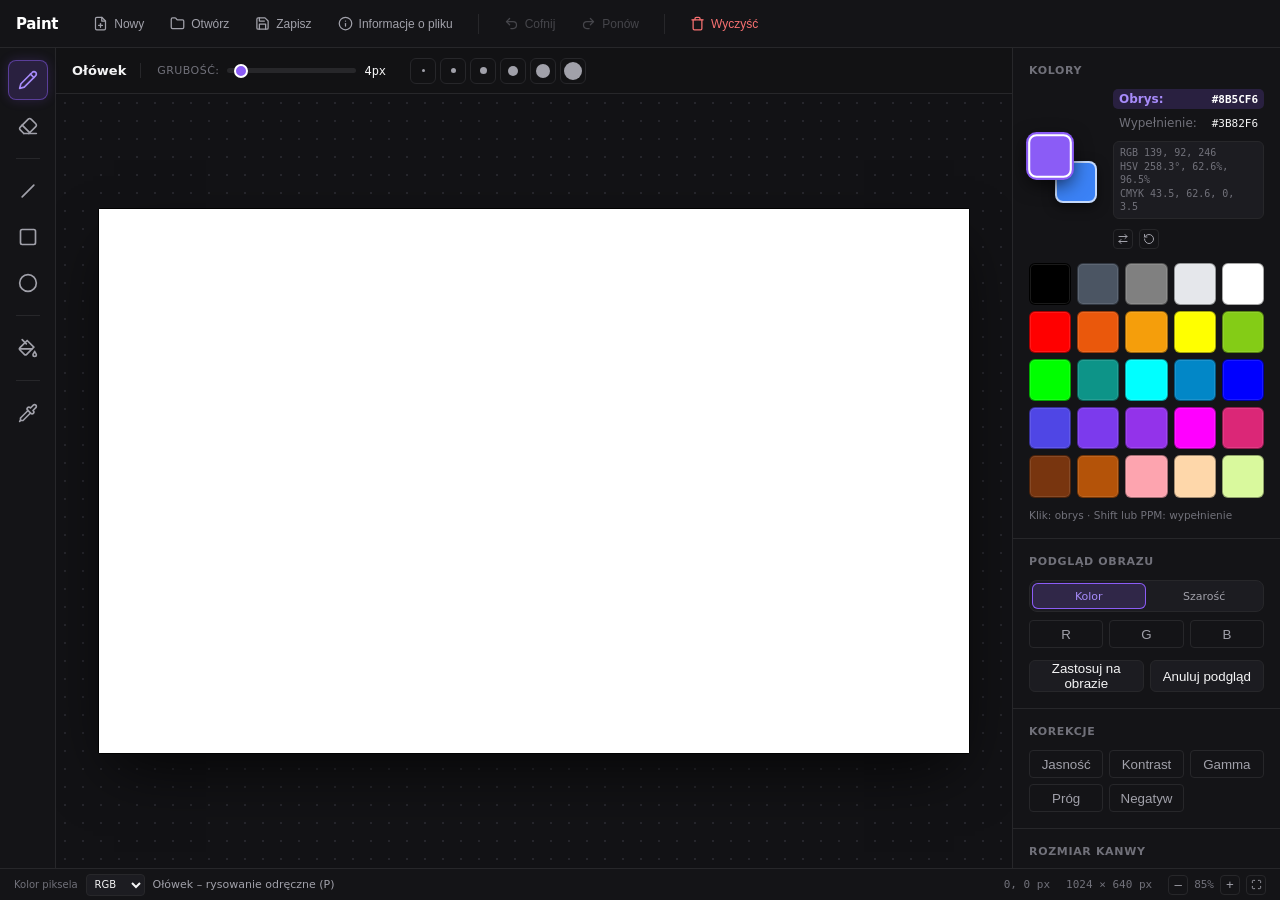
==== commit 325e7be6: "refactor: implement color models, image operations, and non-destructive compare view" ====
--- a/index.html
+++ b/index.html
@@ -341,6 +341,38 @@
           </div>
         </div>
 
+        <!-- Korekcje obrazu (Ćwiczenie 4): przekształcenia punktowe z podglądem na żywo -->
+        <div class="sidebar-section" id="section-adjustments">
+          <div class="sidebar-header">Korekcje</div>
+          <div class="adj-ops" role="group" aria-label="Rodzaj korekcji">
+            <button type="button" class="btn-mini" data-adjust-op="brightness" title="Jasność: v + b">Jasność</button>
+            <button type="button" class="btn-mini" data-adjust-op="contrast" title="Kontrast: (v − 128)·k + 128">Kontrast</button>
+            <button type="button" class="btn-mini" data-adjust-op="gamma" title="Gamma: 255·(v/255)^(1/γ)">Gamma</button>
+            <button type="button" class="btn-mini" data-adjust-op="threshold" title="Progowanie (po skali szarości)">Próg</button>
+            <button type="button" class="btn-mini" data-adjust-op="invert" title="Negatyw: 255 − v">Negatyw</button>
+          </div>
+
+          <div id="adj-controls" class="adj-controls" hidden>
+            <div id="adj-slider-box" class="adj-slider-box">
+              <div class="adj-row">
+                <label id="adj-label" class="adj-label" for="adj-slider">Jasność</label>
+                <input type="number" id="adj-number" class="input-number cm-number" step="any" aria-label="Wartość korekcji">
+              </div>
+              <input type="range" id="adj-slider" class="adj-range" aria-label="Suwak korekcji">
+              <div class="adj-scale">
+                <span id="adj-min"></span>
+                <button type="button" id="btn-adj-reset" class="adj-reset" title="Przywróć wartość domyślną (brak zmiany)">Reset</button>
+                <span id="adj-max"></span>
+              </div>
+            </div>
+            <div id="adj-formula" class="adj-formula"></div>
+            <div class="adj-actions">
+              <button type="button" id="btn-adj-apply" class="btn-full btn-primary" disabled>Zastosuj</button>
+              <button type="button" id="btn-adj-cancel" class="btn-full" disabled>Anuluj</button>
+            </div>
+          </div>
+        </div>
+
         <!-- Sekcja zmiany rozmiaru kanwy -->
         <div class="sidebar-section">
           <div class="sidebar-header">Rozmiar kanwy</div>
@@ -637,10 +669,12 @@
   <script src="js/ppm.js"></script>
   <script src="js/colorModels.js"></script>
   <script src="js/imageOps.js"></script>
+  <script src="js/pointOps.js"></script>
   <script src="js/tools.js"></script>
   <script src="js/fileActions.js"></script>
   <script src="js/colorPanel.js"></script>
   <script src="js/compareView.js"></script>
+  <script src="js/adjustments.js"></script>
   <script src="js/ui.js"></script>
   <script src="app.js"></script>
 </body>
--- a/style.css
+++ b/style.css
@@ -1287,8 +1287,10 @@
 
 .img-preview-modes,
 .img-channel-buttons,
+.adj-ops,
 .img-gray-methods,
-.img-preview-actions {
+.img-preview-actions,
+.adj-actions {
   display: grid;
   gap: 6px;
 }
@@ -1337,12 +1339,14 @@
 
 .img-preview-mode:focus-visible,
 .img-gray-method:focus-visible,
-.img-channel-buttons .btn-mini:focus-visible {
+.img-channel-buttons .btn-mini:focus-visible,
+.adj-ops .btn-mini:focus-visible {
   outline: 2px solid var(--accent-hover);
   outline-offset: 1px;
 }
 
-.img-channel-buttons {
+.img-channel-buttons,
+.adj-ops {
   grid-template-columns: repeat(3, 1fr);
 }
 
@@ -1351,18 +1355,21 @@
   display: none;
 }
 
-.img-channel-buttons .btn-mini {
+.img-channel-buttons .btn-mini,
+.adj-ops .btn-mini {
   width: auto;
   height: 28px;
 }
 
-.img-channel-buttons .btn-mini.active {
+.img-channel-buttons .btn-mini.active,
+.adj-ops .btn-mini.active {
   border-color: var(--accent-primary);
   background: var(--accent-active-bg);
   color: var(--accent-hover);
 }
 
-.img-preview-actions {
+.img-preview-actions,
+.adj-actions {
   grid-template-columns: 1fr 1fr;
   margin-top: 4px;
 }
@@ -1391,8 +1398,83 @@
   text-overflow: ellipsis;
 }
 
-#btn-image-preview-apply {
+#btn-image-preview-apply,
+#btn-adj-apply {
   box-shadow: none;
+}
+
+/* Korekcje obrazu (Ćwiczenie 4) */
+.adj-controls {
+  display: grid;
+  gap: 8px;
+  margin-top: 12px;
+}
+
+.adj-controls[hidden],
+.adj-slider-box[hidden] {
+  display: none;
+}
+
+.adj-slider-box {
+  display: grid;
+  gap: 6px;
+}
+
+.adj-row {
+  display: flex;
+  align-items: center;
+  justify-content: space-between;
+  gap: 8px;
+}
+
+.adj-label {
+  font-size: 12px;
+  font-weight: 600;
+  color: var(--text-main);
+}
+
+input[type="range"].adj-range {
+  width: 100%;
+}
+
+.adj-scale {
+  display: flex;
+  align-items: center;
+  justify-content: space-between;
+  font-family: ui-monospace, monospace;
+  font-size: 10px;
+  color: var(--text-dim);
+}
+
+.adj-reset {
+  border: 0;
+  background: transparent;
+  color: var(--text-muted);
+  font: inherit;
+  font-family: inherit;
+  cursor: pointer;
+  text-decoration: underline;
+  text-underline-offset: 2px;
+}
+
+.adj-reset:hover {
+  color: var(--text-main);
+}
+
+.adj-reset:focus-visible {
+  outline: 2px solid var(--accent-hover);
+  outline-offset: 2px;
+  border-radius: 3px;
+}
+
+.adj-formula {
+  min-height: 3.6em;
+  font-family: ui-monospace, monospace;
+  font-size: 11px;
+  line-height: 1.45;
+  color: var(--text-muted);
+  user-select: text;
+  -webkit-user-select: text;
 }
 
 .modal-card-color {
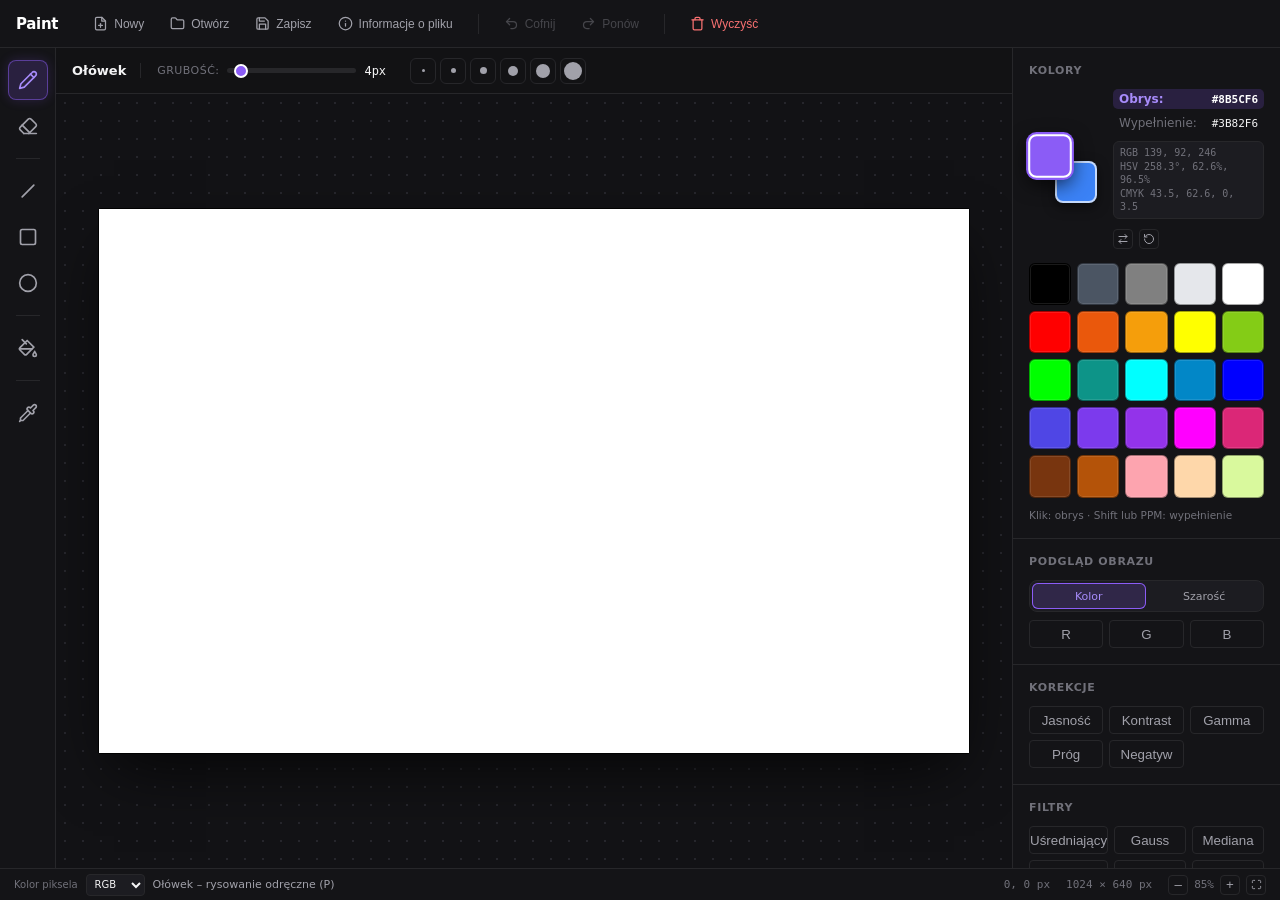
==== commit 9e8c7c36: "docs: add comprehensive technical documentation for image filtering, color models, and point transfo" ====
--- a/index.html
+++ b/index.html
@@ -334,10 +334,6 @@
               <button type="button" class="img-gray-method" data-gray-method="average">Średnia</button>
               <button type="button" class="img-gray-method" data-gray-method="diff">Różnica</button>
             </div>
-            <div class="img-preview-actions">
-              <button type="button" id="btn-image-preview-apply" class="btn-full btn-primary" disabled>Zastosuj na obrazie</button>
-              <button type="button" id="btn-image-preview-cancel" class="btn-full" disabled>Anuluj podgląd</button>
-            </div>
           </div>
         </div>
 
@@ -366,10 +362,63 @@
               </div>
             </div>
             <div id="adj-formula" class="adj-formula"></div>
-            <div class="adj-actions">
-              <button type="button" id="btn-adj-apply" class="btn-full btn-primary" disabled>Zastosuj</button>
-              <button type="button" id="btn-adj-cancel" class="btn-full" disabled>Anuluj</button>
-            </div>
+          </div>
+        </div>
+
+        <!-- Filtry obrazu (Ćwiczenie 5): filtracja z uwzględnieniem sąsiedztwa piksela -->
+        <div class="sidebar-section" id="section-filters">
+          <div class="sidebar-header">Filtry</div>
+          <div class="adj-ops" role="group" aria-label="Rodzaj filtru">
+            <button type="button" class="btn-mini" data-filter-op="mean" title="Splot 3×3: średnia z sąsiedztwa">Uśredniający</button>
+            <button type="button" class="btn-mini" data-filter-op="gauss" title="Splot 3×3: maska Gaussa">Gauss</button>
+            <button type="button" class="btn-mini" data-filter-op="median" title="Mediana z sąsiedztwa 3×3">Mediana</button>
+            <button type="button" class="btn-mini" data-filter-op="sharpen" title="Wyostrzanie maską Laplace’a (środek 5)">Wyostrzanie</button>
+            <button type="button" class="btn-mini" data-filter-op="sobel" title="Wykrywanie krawędzi operatorem Sobela">Sobel</button>
+            <button type="button" class="btn-mini" data-filter-op="custom" title="Własna maska 3×3 i dzielnik">Własna</button>
+            <button type="button" class="btn-mini" data-filter-op="noise" title="Szum „sól i pieprz”">Szum</button>
+          </div>
+
+          <div id="flt-controls" class="adj-controls" hidden>
+            <div id="flt-mask-box" class="flt-mask-box" hidden>
+              <div class="flt-grid" role="group" aria-label="Maska 3×3">
+                <input type="text" inputmode="decimal" id="flt-k0" class="input-number flt-cell" aria-label="Współczynnik maski: wiersz 1, kolumna 1">
+                <input type="text" inputmode="decimal" id="flt-k1" class="input-number flt-cell" aria-label="Współczynnik maski: wiersz 1, kolumna 2">
+                <input type="text" inputmode="decimal" id="flt-k2" class="input-number flt-cell" aria-label="Współczynnik maski: wiersz 1, kolumna 3">
+                <input type="text" inputmode="decimal" id="flt-k3" class="input-number flt-cell" aria-label="Współczynnik maski: wiersz 2, kolumna 1">
+                <input type="text" inputmode="decimal" id="flt-k4" class="input-number flt-cell" aria-label="Współczynnik maski: wiersz 2, kolumna 2">
+                <input type="text" inputmode="decimal" id="flt-k5" class="input-number flt-cell" aria-label="Współczynnik maski: wiersz 2, kolumna 3">
+                <input type="text" inputmode="decimal" id="flt-k6" class="input-number flt-cell" aria-label="Współczynnik maski: wiersz 3, kolumna 1">
+                <input type="text" inputmode="decimal" id="flt-k7" class="input-number flt-cell" aria-label="Współczynnik maski: wiersz 3, kolumna 2">
+                <input type="text" inputmode="decimal" id="flt-k8" class="input-number flt-cell" aria-label="Współczynnik maski: wiersz 3, kolumna 3">
+              </div>
+              <div class="flt-divisor-row">
+                <label class="adj-label" for="flt-divisor">Dzielnik</label>
+                <input type="text" inputmode="decimal" id="flt-divisor" class="input-number flt-cell" aria-label="Dzielnik maski">
+                <button type="button" id="btn-flt-divsum" class="btn-mini flt-divsum" title="Dzielnik = suma współczynników" hidden>Σ</button>
+              </div>
+            </div>
+
+            <div id="flt-sobel-box" class="img-gray-methods" role="group" aria-label="Widok operatora Sobela" hidden>
+              <button type="button" class="img-gray-method active" data-sobel-view="magnitude" title="Moduł gradientu √(Gx² + Gy²)">|G|</button>
+              <button type="button" class="img-gray-method" data-sobel-view="gx" title="Pochodna pozioma (krawędzie pionowe)">|Gx|</button>
+              <button type="button" class="img-gray-method" data-sobel-view="gy" title="Pochodna pionowa (krawędzie poziome)">|Gy|</button>
+            </div>
+
+            <div id="flt-noise-box" class="adj-slider-box" hidden>
+              <div class="adj-row">
+                <label class="adj-label" for="flt-noise-slider">Natężenie (% pikseli)</label>
+                <input type="number" id="flt-noise-number" class="input-number cm-number" step="any" aria-label="Natężenie szumu w procentach">
+              </div>
+              <input type="range" id="flt-noise-slider" class="adj-range" aria-label="Suwak natężenia szumu">
+              <div class="adj-scale">
+                <span>0</span>
+                <button type="button" id="btn-flt-reseed" class="adj-reset" title="Wylosuj inny układ zaszumionych pikseli">Losuj ponownie</button>
+                <span>40</span>
+              </div>
+            </div>
+
+            <div id="flt-message" class="flt-message" role="status" aria-live="polite"></div>
+            <div id="flt-formula" class="adj-formula"></div>
           </div>
         </div>
 
@@ -387,6 +436,15 @@
             </div>
           </div>
           <button id="btn-apply-canvas-size" class="btn-full">Zmień rozmiar</button>
+        </div>
+
+        <!-- Wspólny pasek zatwierdzania podglądu (kanały, szarość, korekcje, filtry): widoczny tylko podczas podglądu -->
+        <div id="preview-bar" class="preview-bar" hidden>
+          <div id="preview-bar-label" class="preview-bar-label"></div>
+          <div class="img-preview-actions">
+            <button type="button" id="btn-image-preview-apply" class="btn-full btn-primary" disabled>Zastosuj</button>
+            <button type="button" id="btn-image-preview-cancel" class="btn-full" disabled>Anuluj</button>
+          </div>
         </div>
 
       </aside>
@@ -670,11 +728,13 @@
   <script src="js/colorModels.js"></script>
   <script src="js/imageOps.js"></script>
   <script src="js/pointOps.js"></script>
+  <script src="js/filters.js"></script>
   <script src="js/tools.js"></script>
   <script src="js/fileActions.js"></script>
   <script src="js/colorPanel.js"></script>
   <script src="js/compareView.js"></script>
   <script src="js/adjustments.js"></script>
+  <script src="js/filterPanel.js"></script>
   <script src="js/ui.js"></script>
   <script src="app.js"></script>
 </body>
--- a/style.css
+++ b/style.css
@@ -1289,8 +1289,7 @@
 .img-channel-buttons,
 .adj-ops,
 .img-gray-methods,
-.img-preview-actions,
-.adj-actions {
+.img-preview-actions {
   display: grid;
   gap: 6px;
 }
@@ -1368,10 +1367,8 @@
   color: var(--accent-hover);
 }
 
-.img-preview-actions,
-.adj-actions {
+.img-preview-actions {
   grid-template-columns: 1fr 1fr;
-  margin-top: 4px;
 }
 
 .status-color-format-label {
@@ -1398,9 +1395,94 @@
   text-overflow: ellipsis;
 }
 
-#btn-image-preview-apply,
-#btn-adj-apply {
+#btn-image-preview-apply {
   box-shadow: none;
+}
+
+/* Wspólny pasek zatwierdzania podglądu: przyklejony do dołu panelu bocznego */
+.preview-bar {
+  position: sticky;
+  bottom: 0;
+  z-index: 5;
+  margin-top: auto;
+  padding: 10px 16px 12px;
+  background-color: var(--bg-panel);
+  border-top: 1px solid var(--accent-primary);
+  box-shadow: 0 -8px 16px rgba(0, 0, 0, 0.35);
+}
+
+.preview-bar[hidden] {
+  display: none;
+}
+
+.preview-bar-label {
+  margin-bottom: 8px;
+  font-size: 12px;
+  font-weight: 600;
+  color: var(--text-main);
+  white-space: nowrap;
+  overflow: hidden;
+  text-overflow: ellipsis;
+}
+
+/* Filtry obrazu (Ćwiczenie 5) */
+.flt-mask-box {
+  display: grid;
+  gap: 8px;
+}
+
+.flt-mask-box[hidden],
+#flt-sobel-box[hidden],
+#flt-noise-box[hidden] {
+  display: none;
+}
+
+.flt-grid {
+  display: grid;
+  grid-template-columns: repeat(3, 1fr);
+  gap: 6px;
+}
+
+.input-number.flt-cell {
+  width: 100%;
+  padding: 6px 4px;
+  text-align: center;
+  font-family: ui-monospace, monospace;
+}
+
+.input-number.flt-cell[readonly] {
+  opacity: 0.65;
+  cursor: default;
+}
+
+.flt-divisor-row {
+  display: grid;
+  grid-template-columns: auto 1fr auto;
+  align-items: center;
+  gap: 8px;
+}
+
+.flt-divisor-row .flt-cell {
+  max-width: 80px;
+}
+
+.flt-divsum {
+  width: 28px;
+}
+
+.flt-divsum[hidden] {
+  display: none;
+}
+
+.flt-message {
+  min-height: 1.4em;
+  font-size: 11px;
+  line-height: 1.4;
+  color: #fbbf24;
+}
+
+.flt-message:empty {
+  display: none;
 }
 
 /* Korekcje obrazu (Ćwiczenie 4) */
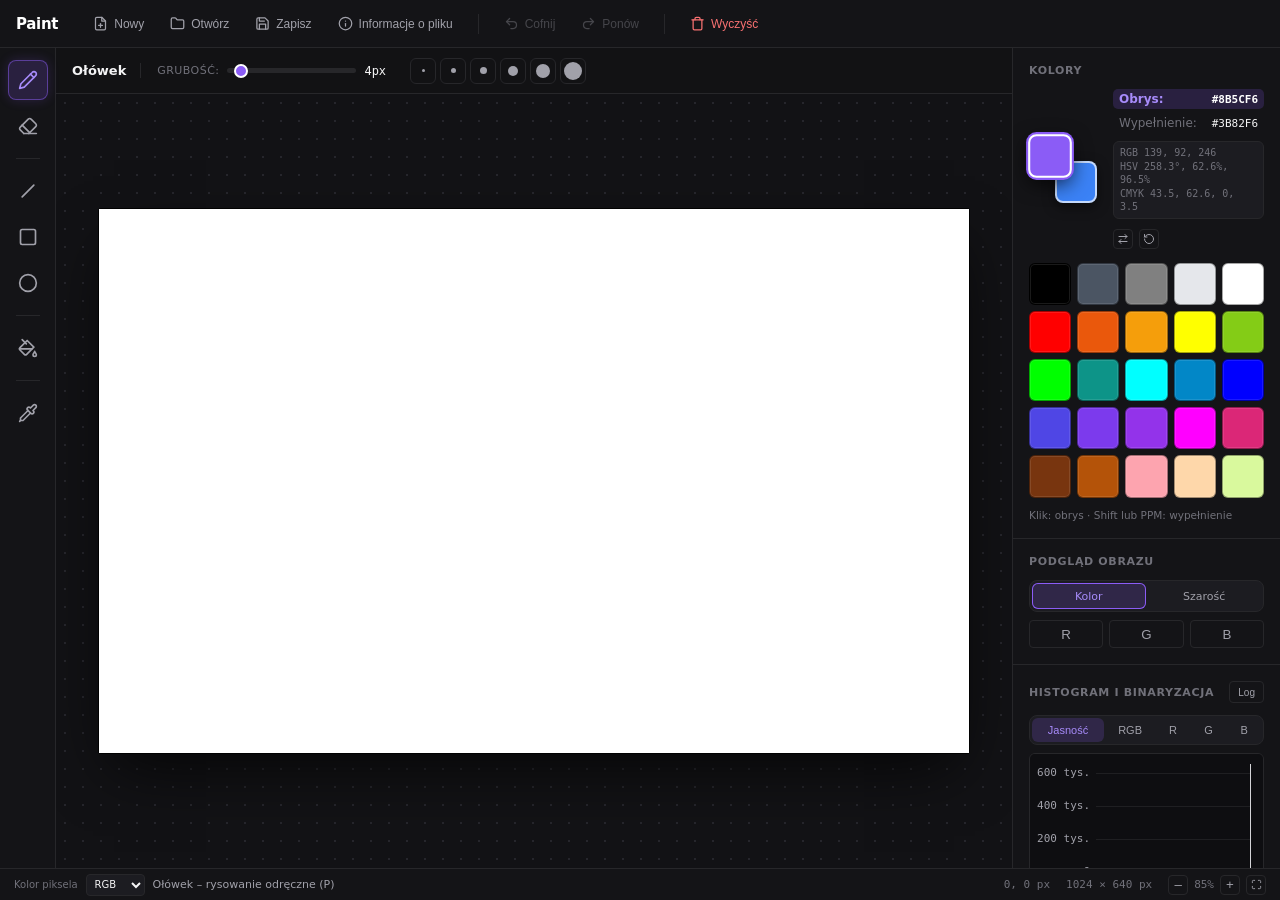
==== commit d34ebc32: "feat: Dodanie zadania 6 histogramy" ====
--- a/index.html
+++ b/index.html
@@ -337,6 +337,57 @@
           </div>
         </div>
 
+        <!-- Histogram i binaryzacja (Ćwiczenie 6) -->
+        <div class="sidebar-section" id="section-histogram">
+          <div class="sidebar-header hist-header-row">
+            <span>Histogram i binaryzacja</span>
+            <button type="button" id="btn-hist-log" class="btn-mini hist-log-btn" title="Przełącz skalę liniową / logarytmiczną" aria-pressed="false">Log</button>
+          </div>
+
+          <div class="hist-channel-row" role="group" aria-label="Widok histogramu">
+            <button type="button" class="btn-mini active" data-hist-channel="gray" title="Histogram jasności">Jasność</button>
+            <button type="button" class="btn-mini" data-hist-channel="rgb" title="Wspólny histogram kanałów R, G i B">RGB</button>
+            <button type="button" class="btn-mini" data-hist-channel="r" title="Histogram kanału czerwonego">R</button>
+            <button type="button" class="btn-mini" data-hist-channel="g" title="Histogram kanału zielonego">G</button>
+            <button type="button" class="btn-mini" data-hist-channel="b" title="Histogram kanału niebieskiego">B</button>
+          </div>
+
+          <canvas id="hist-canvas" class="hist-canvas" aria-label="Wykres histogramu"></canvas>
+
+          <div id="hist-stats" class="hist-stats"></div>
+          <div id="hist-hover" class="hist-hover">Najedź na wykres, aby odczytać słupek.</div>
+
+          <div class="adj-ops hist-ops" role="group" aria-label="Operacje na histogramie">
+            <button type="button" class="btn-mini" data-hist-op="manual" title="Progowanie ręczne z linią na wykresie">Próg ręczny</button>
+            <button type="button" class="btn-mini" data-hist-op="auto" title="Automatyczny dobór progu: średnia i Otsu">Auto próg</button>
+            <button type="button" class="btn-mini" data-hist-op="stretch" title="Rozciąganie histogramu do 0–255">Rozciąganie</button>
+            <button type="button" class="btn-mini" data-hist-op="equalize" title="Wyrównywanie (equalizacja) histogramu">Wyrównanie</button>
+          </div>
+
+          <div id="hist-controls" class="adj-controls" hidden>
+            <div id="hist-manual-box" class="adj-slider-box" hidden>
+              <div class="adj-row">
+                <label class="adj-label" for="hist-thresh-slider">Próg (T)</label>
+                <input type="number" id="hist-thresh-number" class="input-number cm-number" min="0" max="255" step="1" value="128" aria-label="Wartość progu binaryzacji">
+              </div>
+              <input type="range" id="hist-thresh-slider" class="adj-range" min="0" max="255" step="1" value="128" aria-label="Suwak progu binaryzacji">
+              <div class="adj-scale">
+                <span>0</span>
+                <span>255</span>
+              </div>
+            </div>
+
+            <div id="hist-auto-box" class="hist-auto-box" hidden>
+              <div class="hist-auto-row" role="group" aria-label="Metoda automatycznego doboru progu">
+                <button type="button" class="btn-mini" data-hist-auto="mean">Średnia: <strong id="hist-auto-mean-val">–</strong></button>
+                <button type="button" class="btn-mini active" data-hist-auto="otsu">Otsu: <strong id="hist-auto-otsu-val">–</strong></button>
+              </div>
+            </div>
+
+            <div id="hist-formula" class="adj-formula"></div>
+          </div>
+        </div>
+
         <!-- Korekcje obrazu (Ćwiczenie 4): przekształcenia punktowe z podglądem na żywo -->
         <div class="sidebar-section" id="section-adjustments">
           <div class="sidebar-header">Korekcje</div>
@@ -735,6 +786,9 @@
   <script src="js/compareView.js"></script>
   <script src="js/adjustments.js"></script>
   <script src="js/filterPanel.js"></script>
+  <script src="js/histogramOps.js"></script>
+  <script src="js/histogramChart.js"></script>
+  <script src="js/histogramPanel.js"></script>
   <script src="js/ui.js"></script>
   <script src="app.js"></script>
 </body>
--- a/style.css
+++ b/style.css
@@ -1568,6 +1568,106 @@
   overflow-y: auto;
 }
 
+/* Histogram i binaryzacja (Ćwiczenie 6) */
+.hist-header-row {
+  display: flex;
+  align-items: center;
+  justify-content: space-between;
+  gap: 8px;
+}
+
+.hist-log-btn {
+  width: auto;
+  height: 22px;
+  padding: 0 8px;
+  font-size: 10px;
+}
+
+.hist-channel-row {
+  display: grid;
+  grid-template-columns: 1.5fr 1fr 0.7fr 0.7fr 0.7fr;
+  gap: 2px;
+  padding: 2px;
+  margin-bottom: 8px;
+  background: var(--bg-subtle);
+  border: 1px solid var(--border-color);
+  border-radius: 8px;
+}
+
+.hist-channel-row .btn-mini {
+  width: auto;
+  height: 24px;
+  border: 0;
+  border-radius: 6px;
+  font-size: 11px;
+}
+
+.hist-channel-row .btn-mini.active,
+.hist-log-btn.active,
+.hist-ops .btn-mini.active,
+.hist-auto-row .btn-mini.active {
+  border-color: var(--accent-primary);
+  background: var(--accent-active-bg);
+  color: var(--accent-hover);
+}
+
+.hist-channel-row .btn-mini:focus-visible,
+.hist-auto-row .btn-mini:focus-visible,
+.hist-log-btn:focus-visible {
+  outline: 2px solid var(--accent-hover);
+  outline-offset: 1px;
+}
+
+.hist-ops {
+  grid-template-columns: repeat(2, 1fr);
+}
+
+.hist-ops .btn-mini {
+  width: auto;
+  height: 28px;
+}
+
+.hist-canvas {
+  display: block;
+  width: 100%;
+  height: 150px;
+  border-radius: 6px;
+  border: 1px solid var(--border-color);
+  cursor: crosshair;
+}
+
+.hist-stats {
+  margin-top: 6px;
+  font-family: ui-monospace, monospace;
+  font-size: 11px;
+  line-height: 1.4;
+  color: var(--text-main);
+  white-space: pre-line;
+}
+
+.hist-hover {
+  margin-top: 2px;
+  margin-bottom: 8px;
+  font-family: ui-monospace, monospace;
+  font-size: 10.5px;
+  color: var(--text-muted);
+}
+
+.hist-auto-box[hidden] {
+  display: none;
+}
+
+.hist-auto-row {
+  display: grid;
+  grid-template-columns: 1fr 1fr;
+  gap: 6px;
+}
+
+.hist-auto-row .btn-mini {
+  width: auto;
+  height: 30px;
+}
+
 @media (max-width: 760px) {
   .img-preview-actions {
     grid-template-columns: 1fr;
